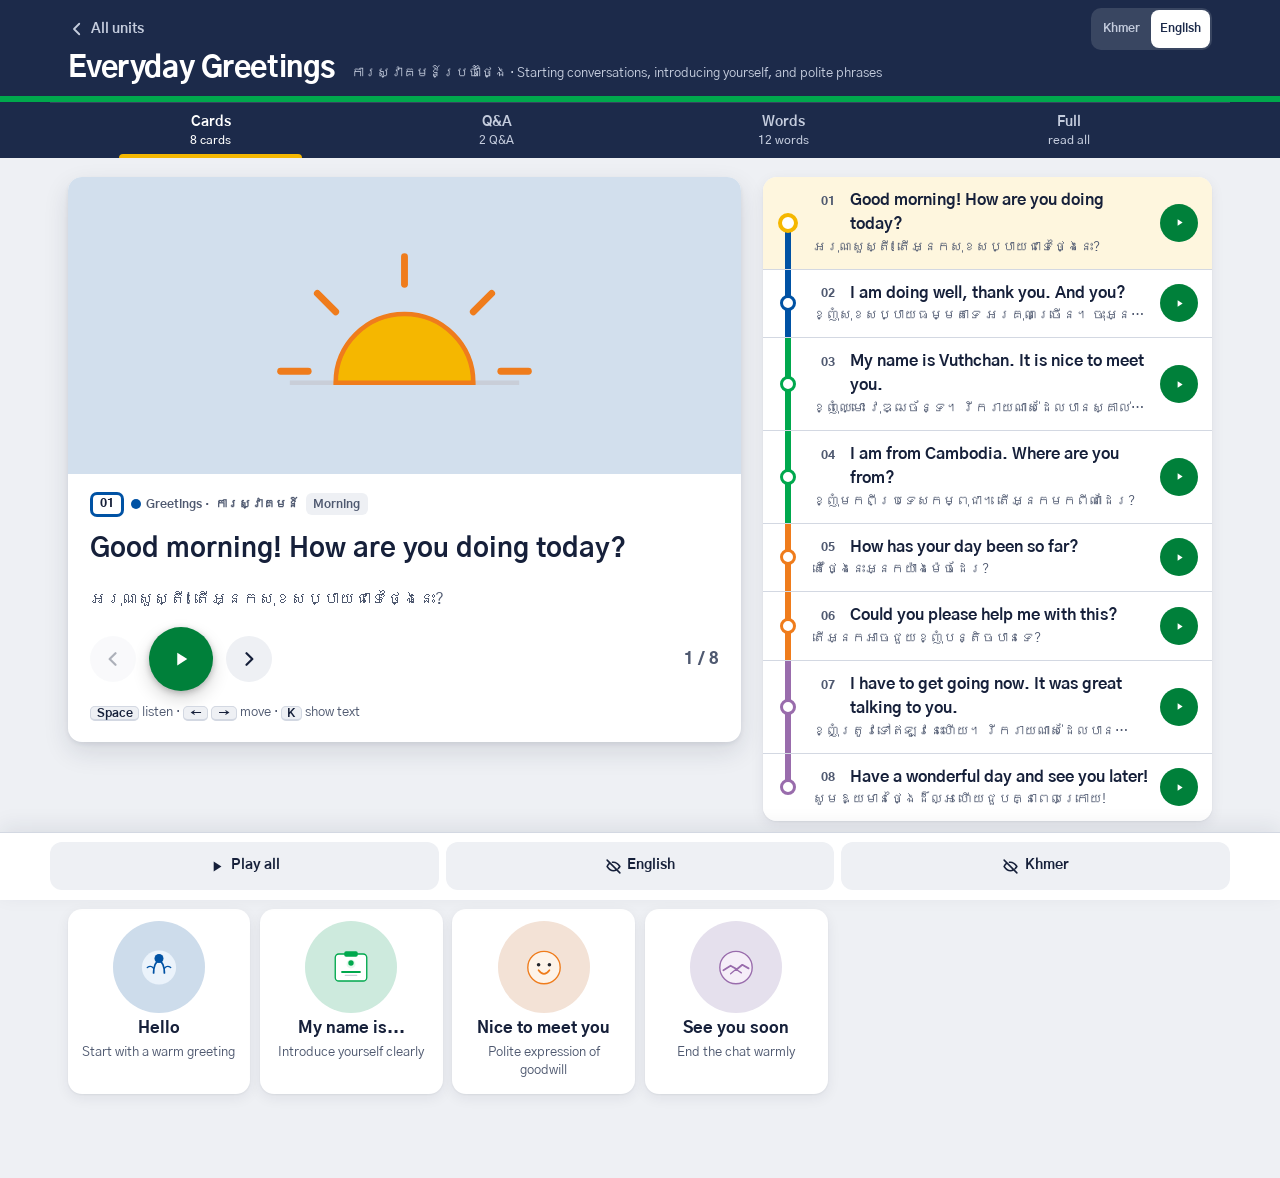
==== everyday-greetings/index.html @ 1cedc67e "My first studybook unit" ====
<!doctype html>
<html lang="en" data-ui="en">
<head>
<meta charset="utf-8">
<meta name="viewport" content="width=device-width, initial-scale=1, viewport-fit=cover">
<title>Everyday Greetings · ការស្វាគមន៍ប្រចាំថ្ងៃ · Studybook</title>
<meta name="description" content="Essential English lines for everyday conversations: meet and greet, introductions, polite questions and warm goodbyes. Includes native audio and Khmer meanings.">
<meta name="theme-color" content="#1C2A4A">
<meta property="og:type" content="website">
<meta property="og:site_name" content="Vuthchan&#x27;s English Studybook">
<meta property="og:title" content="Everyday Greetings · ការស្វាគមន៍ប្រចាំថ្ងៃ">
<meta property="og:description" content="Essential English lines for everyday conversations: meet and greet, introductions, polite questions and warm goodbyes. Includes native audio and Khmer meanings.">
<meta property="og:url" content="https://vuthchan334-sudo.github.io/studybook/everyday-greetings/">
<meta property="og:image" content="https://vuthchan334-sudo.github.io/studybook/og/everyday-greetings.png">
<meta property="og:image:width" content="1200">
<meta property="og:image:height" content="630">
<meta property="og:image:alt" content="Everyday Greetings · ការស្វាគមន៍ប្រចាំថ្ងៃ">
<meta name="twitter:card" content="summary_large_image">
<link rel="manifest" href="../manifest.webmanifest">
<link rel="icon" href="../icons/icon.svg" type="image/svg+xml">
<link rel="icon" href="../icons/favicon-32.png" sizes="32x32" type="image/png">
<link rel="apple-touch-icon" href="../icons/apple-touch-icon.png">
<link rel="apple-touch-icon" sizes="120x120" href="../icons/apple-touch-icon-120.png">
<link rel="apple-touch-icon" sizes="152x152" href="../icons/apple-touch-icon-152.png">
<link rel="apple-touch-icon" sizes="167x167" href="../icons/apple-touch-icon-167.png">
<link rel="apple-touch-icon" sizes="180x180" href="../icons/apple-touch-icon.png">
<meta name="apple-mobile-web-app-title" content="Studybook">
<meta name="apple-mobile-web-app-capable" content="yes">
<meta name="apple-mobile-web-app-status-bar-style" content="black-translucent">
<link rel="preconnect" href="https://fonts.googleapis.com">
<link rel="preconnect" href="https://fonts.gstatic.com" crossorigin>
<link rel="stylesheet" href="https://fonts.googleapis.com/css2?family=Gothic+A1:wght@400;500;700;800&display=swap">
<link rel="stylesheet" href="../assets/line.css?v=lyric2">
<link rel="stylesheet" href="../assets/unit.css?v=lyric2">
<script src="../assets/script.js?v=lyric2"></script>
</head>
<body data-unit="everyday-greetings">
<header class="usign">
  <div class="wrap">
    <div class="row"><a class="back" href="../"><svg viewBox="0 0 24 24" fill="none" stroke="currentColor" stroke-width="2.4" stroke-linecap="round" stroke-linejoin="round" aria-hidden="true"><path d="M15 5l-7 7 7 7"/></svg><span class="ui-ko">노선도 · All units</span><span class="ui-en">All units</span></a><div class="script" role="group" aria-label="Show text in"><button type="button" data-set="en" aria-pressed="false">Khmer</button><button type="button" data-set="ko" aria-pressed="true" lang="en">English</button></div></div>
    <div class="utitle"><h1><span class="mk">Everyday Greetings</span><span class="only-en">ការស្វាគមន៍ប្រចាំថ្ងៃ</span></h1><p><span class="not-en">ការស្វាគមន៍ប្រចាំថ្ងៃ · </span>Starting conversations, introducing yourself, and polite phrases</p></div>
  </div>
  <div class="stripe" aria-hidden="true"></div>
  <nav class="tabs wrap" role="tablist" aria-label="Unit parts">
    <button role="tab" data-tab="cards" aria-controls="p-cards"><span><span class="ui-ko">그림 카드</span><span class="ui-en">Cards</span></span><small>8 cards</small></button>
    <button role="tab" data-tab="qa" aria-controls="p-qa"><span><span class="ui-ko">예상 질문</span><span class="ui-en">Q&amp;A</span></span><small>2 Q&amp;A</small></button>
    <button role="tab" data-tab="voc" aria-controls="p-voc"><span><span class="ui-ko">단어</span><span class="ui-en">Words</span></span><small>12 words</small></button>
    <button role="tab" data-tab="full" aria-controls="p-full"><span><span class="ui-ko">전체</span><span class="ui-en">Full</span></span><small>read all</small></button>
  </nav>
</header>

<main class="wrap">
  <section class="panel" id="p-cards" role="tabpanel">
    <section class="eli" aria-label="The big picture"><h2>At a glance · មើលមួយភ្លែត</h2><p class="eli-why">Starting a conversation in English is simple: smile, greet warmly, state your name, and ask how the other person is doing.</p><ol><li style="--lc:#0052A4"><img src="img/x-wave.svg" alt="" loading="lazy"><b class="has-en" lang="en">Hello</b><span>Start with a warm greeting</span></li><li style="--lc:#00A84D"><img src="img/x-badge.svg" alt="" loading="lazy"><b class="has-en" lang="en">My name is...</b><span>Introduce yourself clearly</span></li><li style="--lc:#EF7C1C"><img src="img/x-smile.svg" alt="" loading="lazy"><b class="has-en" lang="en">Nice to meet you</b><span>Polite expression of goodwill</span></li><li style="--lc:#996CAC"><img src="img/x-handshake.svg" alt="" loading="lazy"><b class="has-en" lang="en">See you soon</b><span>End the chat warmly</span></li></ol></section>
    <section class="map" aria-label="Sections"><h2>Conversation Flow · របៀបសន្ទនា</h2><p class="note">A natural step-by-step flow: greet warmly, introduce yourself, chat politely, and say goodbye.</p><ol><li data-sec="meet" style="--lc:#0052A4"><button type="button"><span class="m-ko has-en" lang="en">Greetings</span><span class="m-en">ការស្វាគមន៍</span></button></li><li data-sec="intro" style="--lc:#00A84D"><button type="button"><span class="m-ko has-en" lang="en">Introductions</span><span class="m-en">ការណែនាំខ្លួន</span></button></li><li data-sec="chat" style="--lc:#EF7C1C"><button type="button"><span class="m-ko has-en" lang="en">Small Talk</span><span class="m-en">ការសន្ទនាទូទៅ</span></button></li><li data-sec="bye" style="--lc:#996CAC"><button type="button"><span class="m-ko has-en" lang="en">Goodbyes</span><span class="m-en">ការលាគ្នា</span></button></li></ol></section>
    
    <ol class="how"><li><b>1</b>Look at the picture</li><li><b>2</b>Recall the English in your head</li><li><b>3</b>Tap to check, then listen</li></ol>
    <div class="platform">
      <section class="stage" id="stage" aria-label="Now studying" aria-live="polite">
        <figure class="pic"><img src="img/c1-sun.svg" alt=""></figure>
        <div class="st-body">
          <div class="ctop"></div>
          <p class="ko st-ko has-en" lang="en" tabindex="0"></p>
          <span class="prog" aria-hidden="true"><i></i></span>
          <p class="en st-en"></p>
          <div class="st-ctl">
            <button class="st-nav" id="stPrev" type="button" aria-label="Previous card"><svg viewBox="0 0 24 24" fill="none" stroke="currentColor" stroke-width="2.6" stroke-linecap="round" stroke-linejoin="round" aria-hidden="true"><path d="M15 5l-7 7 7 7"/></svg></button>
            <button class="bigplay" id="stPlay" type="button" aria-label="Listen"><svg viewBox="0 0 24 24" aria-hidden="true"><path class="i-play" d="M8 5v14l11-7z" fill="currentColor"/><path class="i-stop" d="M7 6h3.5v12H7zM13.5 6H17v12h-3.5z" fill="currentColor"/></svg></button>
            <button class="st-nav" id="stNext" type="button" aria-label="Next card"><svg viewBox="0 0 24 24" fill="none" stroke="currentColor" stroke-width="2.6" stroke-linecap="round" stroke-linejoin="round" aria-hidden="true"><path d="M9 5l7 7-7 7"/></svg></button>
            <span class="st-count"></span>
          </div>
          <p class="keys"><kbd>Space</kbd> listen · <kbd>←</kbd> <kbd>→</kbd> move · <kbd>K</kbd> show text</p>
        </div>
      </section>
      <div class="cards" role="list" aria-label="All lines"><article class="card" id="c1" data-sec="meet" style="--lc:#0052A4"><figure class="pic flat"><img loading="lazy" src="img/c1-sun.svg" alt="A morning sun rising over the horizon"><button class="cplay" type="button" data-au="audio/c1.mp3" aria-label="Listen to card 1"><svg viewBox="0 0 24 24" aria-hidden="true"><path class="i-play" d="M8 5v14l11-7z" fill="currentColor"/><path class="i-stop" d="M7 6h3.5v12H7zM13.5 6H17v12h-3.5z" fill="currentColor"/></svg></button></figure><div class="cbody"><div class="ctop"><span class="num">01</span><span class="sec-chip"><span class="mk" lang="en">Greetings&nbsp;· </span>ការស្វាគមន៍</span><span class="hook" lang="en">Morning</span></div><p class="ko has-en" lang="en">Good morning! How are you doing today?</p><span class="prog" aria-hidden="true"><i></i></span><p class="en">អរុណសួស្តី! តើអ្នកសុខសប្បាយជាទេថ្ងៃនេះ?</p></div><button class="rplay" type="button" data-au="audio/c1.mp3" aria-label="Listen to card 1"><svg viewBox="0 0 24 24" aria-hidden="true"><path class="i-play" d="M8 5v14l11-7z" fill="currentColor"/><path class="i-stop" d="M7 6h3.5v12H7zM13.5 6H17v12h-3.5z" fill="currentColor"/></svg></button></article><article class="card" id="c2" data-sec="meet" style="--lc:#0052A4"><figure class="pic flat"><img loading="lazy" src="img/c2-smile.svg" alt="A cheerful smiling face"><button class="cplay" type="button" data-au="audio/c2.mp3" aria-label="Listen to card 2"><svg viewBox="0 0 24 24" aria-hidden="true"><path class="i-play" d="M8 5v14l11-7z" fill="currentColor"/><path class="i-stop" d="M7 6h3.5v12H7zM13.5 6H17v12h-3.5z" fill="currentColor"/></svg></button></figure><div class="cbody"><div class="ctop"><span class="num">02</span><span class="sec-chip"><span class="mk" lang="en">Greetings&nbsp;· </span>ការស្វាគមន៍</span><span class="hook" lang="en">Doing well</span></div><p class="ko has-en" lang="en">I am doing well, thank you. And you?</p><span class="prog" aria-hidden="true"><i></i></span><p class="en">ខ្ញុំសុខសប្បាយធម្មតាទេ អរគុណច្រើន។ ចុះអ្នកវិញ?</p></div><button class="rplay" type="button" data-au="audio/c2.mp3" aria-label="Listen to card 2"><svg viewBox="0 0 24 24" aria-hidden="true"><path class="i-play" d="M8 5v14l11-7z" fill="currentColor"/><path class="i-stop" d="M7 6h3.5v12H7zM13.5 6H17v12h-3.5z" fill="currentColor"/></svg></button></article><article class="card" id="c3" data-sec="intro" style="--lc:#00A84D"><figure class="pic flat"><img loading="lazy" src="img/c3-badge.svg" alt="An identification badge with a photo slot"><button class="cplay" type="button" data-au="audio/c3.mp3" aria-label="Listen to card 3"><svg viewBox="0 0 24 24" aria-hidden="true"><path class="i-play" d="M8 5v14l11-7z" fill="currentColor"/><path class="i-stop" d="M7 6h3.5v12H7zM13.5 6H17v12h-3.5z" fill="currentColor"/></svg></button></figure><div class="cbody"><div class="ctop"><span class="num">03</span><span class="sec-chip"><span class="mk" lang="en">Introductions&nbsp;· </span>ការណែនាំខ្លួន</span><span class="hook" lang="en">Name</span></div><p class="ko has-en" lang="en">My name is Vuthchan. It is nice to meet you.</p><span class="prog" aria-hidden="true"><i></i></span><p class="en">ខ្ញុំឈ្មោះ វុឌ្ឍច័ន្ទ។ រីករាយណាស់ដែលបានស្គាល់អ្នក។</p></div><button class="rplay" type="button" data-au="audio/c3.mp3" aria-label="Listen to card 3"><svg viewBox="0 0 24 24" aria-hidden="true"><path class="i-play" d="M8 5v14l11-7z" fill="currentColor"/><path class="i-stop" d="M7 6h3.5v12H7zM13.5 6H17v12h-3.5z" fill="currentColor"/></svg></button></article><article class="card" id="c4" data-sec="intro" style="--lc:#00A84D"><figure class="pic flat"><img loading="lazy" src="img/c4-pin.svg" alt="A location map pin mark"><button class="cplay" type="button" data-au="audio/c4.mp3" aria-label="Listen to card 4"><svg viewBox="0 0 24 24" aria-hidden="true"><path class="i-play" d="M8 5v14l11-7z" fill="currentColor"/><path class="i-stop" d="M7 6h3.5v12H7zM13.5 6H17v12h-3.5z" fill="currentColor"/></svg></button></figure><div class="cbody"><div class="ctop"><span class="num">04</span><span class="sec-chip"><span class="mk" lang="en">Introductions&nbsp;· </span>ការណែនាំខ្លួន</span><span class="hook" lang="en">From</span></div><p class="ko has-en" lang="en">I am from Cambodia. Where are you from?</p><span class="prog" aria-hidden="true"><i></i></span><p class="en">ខ្ញុំមកពីប្រទេសកម្ពុជា។ តើអ្នកមកពីណាដែរ?</p></div><button class="rplay" type="button" data-au="audio/c4.mp3" aria-label="Listen to card 4"><svg viewBox="0 0 24 24" aria-hidden="true"><path class="i-play" d="M8 5v14l11-7z" fill="currentColor"/><path class="i-stop" d="M7 6h3.5v12H7zM13.5 6H17v12h-3.5z" fill="currentColor"/></svg></button></article><article class="card" id="c5" data-sec="chat" style="--lc:#EF7C1C"><figure class="pic flat"><img loading="lazy" src="img/c5-cup.svg" alt="A warm coffee cup with steam"><button class="cplay" type="button" data-au="audio/c5.mp3" aria-label="Listen to card 5"><svg viewBox="0 0 24 24" aria-hidden="true"><path class="i-play" d="M8 5v14l11-7z" fill="currentColor"/><path class="i-stop" d="M7 6h3.5v12H7zM13.5 6H17v12h-3.5z" fill="currentColor"/></svg></button></figure><div class="cbody"><div class="ctop"><span class="num">05</span><span class="sec-chip"><span class="mk" lang="en">Small Talk&nbsp;· </span>ការសន្ទនាទូទៅ</span><span class="hook" lang="en">Day</span></div><p class="ko has-en" lang="en">How has your day been so far?</p><span class="prog" aria-hidden="true"><i></i></span><p class="en">តើថ្ងៃនេះអ្នកយ៉ាងម៉េចដែរ?</p></div><button class="rplay" type="button" data-au="audio/c5.mp3" aria-label="Listen to card 5"><svg viewBox="0 0 24 24" aria-hidden="true"><path class="i-play" d="M8 5v14l11-7z" fill="currentColor"/><path class="i-stop" d="M7 6h3.5v12H7zM13.5 6H17v12h-3.5z" fill="currentColor"/></svg></button></article><article class="card" id="c6" data-sec="chat" style="--lc:#EF7C1C"><figure class="pic flat"><img loading="lazy" src="img/c6-chat.svg" alt="Two chat message bubbles"><button class="cplay" type="button" data-au="audio/c6.mp3" aria-label="Listen to card 6"><svg viewBox="0 0 24 24" aria-hidden="true"><path class="i-play" d="M8 5v14l11-7z" fill="currentColor"/><path class="i-stop" d="M7 6h3.5v12H7zM13.5 6H17v12h-3.5z" fill="currentColor"/></svg></button></figure><div class="cbody"><div class="ctop"><span class="num">06</span><span class="sec-chip"><span class="mk" lang="en">Small Talk&nbsp;· </span>ការសន្ទនាទូទៅ</span><span class="hook" lang="en">Help</span></div><p class="ko has-en" lang="en">Could you please help me with this?</p><span class="prog" aria-hidden="true"><i></i></span><p class="en">តើអ្នកអាចជួយខ្ញុំបន្តិចបានទេ?</p></div><button class="rplay" type="button" data-au="audio/c6.mp3" aria-label="Listen to card 6"><svg viewBox="0 0 24 24" aria-hidden="true"><path class="i-play" d="M8 5v14l11-7z" fill="currentColor"/><path class="i-stop" d="M7 6h3.5v12H7zM13.5 6H17v12h-3.5z" fill="currentColor"/></svg></button></article><article class="card" id="c7" data-sec="bye" style="--lc:#996CAC"><figure class="pic flat"><img loading="lazy" src="img/c7-clock.svg" alt="A clock showing the time to go"><button class="cplay" type="button" data-au="audio/c7.mp3" aria-label="Listen to card 7"><svg viewBox="0 0 24 24" aria-hidden="true"><path class="i-play" d="M8 5v14l11-7z" fill="currentColor"/><path class="i-stop" d="M7 6h3.5v12H7zM13.5 6H17v12h-3.5z" fill="currentColor"/></svg></button></figure><div class="cbody"><div class="ctop"><span class="num">07</span><span class="sec-chip"><span class="mk" lang="en">Goodbyes&nbsp;· </span>ការលាគ្នា</span><span class="hook" lang="en">Leave</span></div><p class="ko has-en" lang="en">I have to get going now. It was great talking to you.</p><span class="prog" aria-hidden="true"><i></i></span><p class="en">ខ្ញុំត្រូវទៅឥឡូវនេះហើយ។ រីករាយណាស់ដែលបានជជែកជាមួយអ្នក។</p></div><button class="rplay" type="button" data-au="audio/c7.mp3" aria-label="Listen to card 7"><svg viewBox="0 0 24 24" aria-hidden="true"><path class="i-play" d="M8 5v14l11-7z" fill="currentColor"/><path class="i-stop" d="M7 6h3.5v12H7zM13.5 6H17v12h-3.5z" fill="currentColor"/></svg></button></article><article class="card" id="c8" data-sec="bye" style="--lc:#996CAC"><figure class="pic flat"><img loading="lazy" src="img/c8-wave.svg" alt="A friendly waving hand"><button class="cplay" type="button" data-au="audio/c8.mp3" aria-label="Listen to card 8"><svg viewBox="0 0 24 24" aria-hidden="true"><path class="i-play" d="M8 5v14l11-7z" fill="currentColor"/><path class="i-stop" d="M7 6h3.5v12H7zM13.5 6H17v12h-3.5z" fill="currentColor"/></svg></button></figure><div class="cbody"><div class="ctop"><span class="num">08</span><span class="sec-chip"><span class="mk" lang="en">Goodbyes&nbsp;· </span>ការលាគ្នា</span><span class="hook" lang="en">Later</span></div><p class="ko has-en" lang="en">Have a wonderful day and see you later!</p><span class="prog" aria-hidden="true"><i></i></span><p class="en">សូមឱ្យមានថ្ងៃដ៏ល្អ ហើយជួបគ្នាពេលក្រោយ!</p></div><button class="rplay" type="button" data-au="audio/c8.mp3" aria-label="Listen to card 8"><svg viewBox="0 0 24 24" aria-hidden="true"><path class="i-play" d="M8 5v14l11-7z" fill="currentColor"/><path class="i-stop" d="M7 6h3.5v12H7zM13.5 6H17v12h-3.5z" fill="currentColor"/></svg></button></article></div>
    </div>
    
  </section>
  <section class="panel" id="p-qa" role="tabpanel"><h2 class="qsec">Common Questions · សំណួរដែលតែងជួបញឹកញាប់</h2><article class="qa trap"><div class="qhead"><button class="q" type="button" aria-expanded="false" aria-controls="qa1"><span class="qm">Q</span><span class="qt"><span class="qko has-en" lang="en">How should I respond to &#x27;How are you?&#x27;</span><span class="qen">តើខ្ញុំគួរឆ្លើយតបយ៉ាងដូចម្តេចចំពោះសំណួរ &#x27;How are you?&#x27;</span></span><svg class="chev" viewBox="0 0 24 24" fill="none" stroke="currentColor" stroke-width="2.4" stroke-linecap="round" aria-hidden="true"><path d="M6 9l6 6 6-6"/></svg></button></div><div class="a" id="qa1"><p class="ako has-en" lang="en">A natural reply is &#x27;I am doing well, thank you! How about you?&#x27; rather than only saying &#x27;I am fine&#x27;.</p><p class="aen">ចម្លើយដែលពិរោះ និងធម្មជាតិគឺ &#x27;I am doing well, thank you! How about you?&#x27; ជាជាងឆ្លើយតែមួយម៉ាត់ &#x27;I am fine&#x27;។</p><p class="why">Asking &#x27;How about you?&#x27; returns the courtesy and keeps the conversation flowing smoothly.</p><button class="listen" type="button" data-au="audio/qa1.mp3"><svg viewBox="0 0 24 24" aria-hidden="true"><path d="M8 5v14l11-7z" fill="currentColor"/></svg><span><span class="ui-ko">듣기 · Listen</span><span class="ui-en">Listen</span></span></button></div></article><h2 class="qsec">Everyday Questions · សំណួរទូទៅ</h2><article class="qa"><div class="qhead"><button class="q" type="button" aria-expanded="false" aria-controls="qa2"><span class="qm">Q</span><span class="qt"><span class="qko has-en" lang="en">How do I tell someone what I do?</span><span class="qen">តើខ្ញុំគួរប្រាប់គេអំពីការងារ ឬការរៀនសូត្ររបស់ខ្ញុំយ៉ាងដូចម្តេច?</span></span><svg class="chev" viewBox="0 0 24 24" fill="none" stroke="currentColor" stroke-width="2.4" stroke-linecap="round" aria-hidden="true"><path d="M6 9l6 6 6-6"/></svg></button></div><div class="a" id="qa2"><p class="ako has-en" lang="en">You can say &#x27;I work in technology&#x27; or &#x27;I am learning English right now&#x27;.</p><p class="aen">អ្នកអាចនិយាយថា &#x27;I work in technology&#x27; ឬ &#x27;I am learning English right now&#x27;។</p><button class="listen" type="button" data-au="audio/qa2.mp3"><svg viewBox="0 0 24 24" aria-hidden="true"><path d="M8 5v14l11-7z" fill="currentColor"/></svg><span><span class="ui-ko">듣기 · Listen</span><span class="ui-en">Listen</span></span></button></div></article><h2 class="qsec">Survival Lines · ឃ្លាពេលស្តាប់មិនទាន់</h2><div class="surv"><span class="sko" lang="en"><span class="mk">Could you please speak a little slower?</span><span class="sen">តើអ្នកអាចជួយនិយាយយឺតៗបន្តិចបានទេ?</span></span><button class="listen mini" type="button" data-au="audio/s1.mp3" aria-label="Listen"><svg viewBox="0 0 24 24" aria-hidden="true"><path d="M8 5v14l11-7z" fill="currentColor"/></svg></button></div><div class="surv"><span class="sko" lang="en"><span class="mk">Sorry, could you repeat that again?</span><span class="sen">សុំទោស តើអ្នកអាចជួយនិយាយម្តងទៀតបានទេ?</span></span><button class="listen mini" type="button" data-au="audio/s2.mp3" aria-label="Listen"><svg viewBox="0 0 24 24" aria-hidden="true"><path d="M8 5v14l11-7z" fill="currentColor"/></svg></button></div></section>
  <section class="panel" id="p-voc" role="tabpanel">
    <p class="note">Tap a word's play button to hear it. Hide one side, then recall it before you tap to check.</p>
    <h2 class="vgrp" style="--lc:#0052A4">Greetings · ការស្វាគមន៍</h2><ul class="vlist"><li class="voc"><button class="listen mini" type="button" data-au="audio/v01.mp3" aria-label="Listen"><svg viewBox="0 0 24 24" aria-hidden="true"><path d="M8 5v14l11-7z" fill="currentColor"/></svg></button><span class="vko has-en" lang="en">Hello</span><span class="ven">សួស្តី</span></li><li class="voc"><button class="listen mini" type="button" data-au="audio/v02.mp3" aria-label="Listen"><svg viewBox="0 0 24 24" aria-hidden="true"><path d="M8 5v14l11-7z" fill="currentColor"/></svg></button><span class="vko has-en" lang="en">Good morning</span><span class="ven">អរុណសួស្តី</span></li><li class="voc"><button class="listen mini" type="button" data-au="audio/v03.mp3" aria-label="Listen"><svg viewBox="0 0 24 24" aria-hidden="true"><path d="M8 5v14l11-7z" fill="currentColor"/></svg></button><span class="vko has-en" lang="en">Good afternoon</span><span class="ven">ទិវាសួស្តី (ពេលរសៀល)</span></li><li class="voc"><button class="listen mini" type="button" data-au="audio/v04.mp3" aria-label="Listen"><svg viewBox="0 0 24 24" aria-hidden="true"><path d="M8 5v14l11-7z" fill="currentColor"/></svg></button><span class="vko has-en" lang="en">Nice to meet you</span><span class="ven">រីករាយដែលបានស្គាល់</span></li></ul><h2 class="vgrp" style="--lc:#00A84D">Everyday Phrases · ឃ្លាប្រចាំថ្ងៃ</h2><ul class="vlist"><li class="voc"><button class="listen mini" type="button" data-au="audio/v05.mp3" aria-label="Listen"><svg viewBox="0 0 24 24" aria-hidden="true"><path d="M8 5v14l11-7z" fill="currentColor"/></svg></button><span class="vko has-en" lang="en">Thank you</span><span class="ven">អរគុណ</span></li><li class="voc"><button class="listen mini" type="button" data-au="audio/v06.mp3" aria-label="Listen"><svg viewBox="0 0 24 24" aria-hidden="true"><path d="M8 5v14l11-7z" fill="currentColor"/></svg></button><span class="vko has-en" lang="en">You are welcome</span><span class="ven">មិនអីទេ / ដោយក្តីរីករាយ</span></li><li class="voc"><button class="listen mini" type="button" data-au="audio/v07.mp3" aria-label="Listen"><svg viewBox="0 0 24 24" aria-hidden="true"><path d="M8 5v14l11-7z" fill="currentColor"/></svg></button><span class="vko has-en" lang="en">Excuse me</span><span class="ven">សុំទោស / សុំការអនុញ្ញាត</span></li><li class="voc"><button class="listen mini" type="button" data-au="audio/v08.mp3" aria-label="Listen"><svg viewBox="0 0 24 24" aria-hidden="true"><path d="M8 5v14l11-7z" fill="currentColor"/></svg></button><span class="vko has-en" lang="en">Please</span><span class="ven">សូម / មេត្តា</span></li></ul><h2 class="vgrp" style="--lc:#996CAC">Parting Words · ពាក្យលាគ្នា</h2><ul class="vlist"><li class="voc"><button class="listen mini" type="button" data-au="audio/v09.mp3" aria-label="Listen"><svg viewBox="0 0 24 24" aria-hidden="true"><path d="M8 5v14l11-7z" fill="currentColor"/></svg></button><span class="vko has-en" lang="en">Goodbye</span><span class="ven">លាហើយ</span></li><li class="voc"><button class="listen mini" type="button" data-au="audio/v10.mp3" aria-label="Listen"><svg viewBox="0 0 24 24" aria-hidden="true"><path d="M8 5v14l11-7z" fill="currentColor"/></svg></button><span class="vko has-en" lang="en">See you soon</span><span class="ven">ជួបគ្នាឆាប់ៗ</span></li><li class="voc"><button class="listen mini" type="button" data-au="audio/v11.mp3" aria-label="Listen"><svg viewBox="0 0 24 24" aria-hidden="true"><path d="M8 5v14l11-7z" fill="currentColor"/></svg></button><span class="vko has-en" lang="en">Take care</span><span class="ven">ថែរក្សាខ្លួន</span></li><li class="voc"><button class="listen mini" type="button" data-au="audio/v12.mp3" aria-label="Listen"><svg viewBox="0 0 24 24" aria-hidden="true"><path d="M8 5v14l11-7z" fill="currentColor"/></svg></button><span class="vko has-en" lang="en">Have a nice day</span><span class="ven">សូមឱ្យមានថ្ងៃល្អ</span></li></ul>
  </section>
  <section class="panel full" id="p-full" role="tabpanel"><h2>대본 · The text</h2><h3>Greetings · ការស្វាគមន៍</h3><p class="fko has-en" lang="en">Good morning! How are you doing today? I am doing well, thank you. And you?</p><p class="fen">អរុណសួស្តី! តើអ្នកសុខសប្បាយជាទេថ្ងៃនេះ? ខ្ញុំសុខសប្បាយធម្មតាទេ អរគុណច្រើន។ ចុះអ្នកវិញ?</p><h3>Introductions · ការណែនាំខ្លួន</h3><p class="fko has-en" lang="en">My name is Vuthchan. It is nice to meet you. I am from Cambodia. Where are you from?</p><p class="fen">ខ្ញុំឈ្មោះ វុឌ្ឍច័ន្ទ។ រីករាយណាស់ដែលបានស្គាល់អ្នក។ ខ្ញុំមកពីប្រទេសកម្ពុជា។ តើអ្នកមកពីណាដែរ?</p><h3>Small Talk · ការសន្ទនាទូទៅ</h3><p class="fko has-en" lang="en">How has your day been so far? Could you please help me with this?</p><p class="fen">តើថ្ងៃនេះអ្នកយ៉ាងម៉េចដែរ? តើអ្នកអាចជួយខ្ញុំបន្តិចបានទេ?</p><h3>Goodbyes · ការលាគ្នា</h3><p class="fko has-en" lang="en">I have to get going now. It was great talking to you. Have a wonderful day and see you later!</p><p class="fen">ខ្ញុំត្រូវទៅឥឡូវនេះហើយ។ រីករាយណាស់ដែលបានជជែកជាមួយអ្នក។ សូមឱ្យមានថ្ងៃដ៏ល្អ ហើយជួបគ្នាពេលក្រោយ!</p><h2>예상 질문 · Q&amp;A</h2><h3>Common Questions · សំណួរដែលតែងជួបញឹកញាប់</h3><div class="fqa"><p class="fq has-en" lang="en">Q. How should I respond to &#x27;How are you?&#x27;</p><p class="fsub">Q. តើខ្ញុំគួរឆ្លើយតបយ៉ាងដូចម្តេចចំពោះសំណួរ &#x27;How are you?&#x27;</p><p class="fa has-en" lang="en">A. A natural reply is &#x27;I am doing well, thank you! How about you?&#x27; rather than only saying &#x27;I am fine&#x27;.</p><p class="fsub">A. ចម្លើយដែលពិរោះ និងធម្មជាតិគឺ &#x27;I am doing well, thank you! How about you?&#x27; ជាជាងឆ្លើយតែមួយម៉ាត់ &#x27;I am fine&#x27;។</p></div><h3>Everyday Questions · សំណួរទូទៅ</h3><div class="fqa"><p class="fq has-en" lang="en">Q. How do I tell someone what I do?</p><p class="fsub">Q. តើខ្ញុំគួរប្រាប់គេអំពីការងារ ឬការរៀនសូត្ររបស់ខ្ញុំយ៉ាងដូចម្តេច?</p><p class="fa has-en" lang="en">A. You can say &#x27;I work in technology&#x27; or &#x27;I am learning English right now&#x27;.</p><p class="fsub">A. អ្នកអាចនិយាយថា &#x27;I work in technology&#x27; ឬ &#x27;I am learning English right now&#x27;។</p></div><h3>Survival Lines · ឃ្លាពេលស្តាប់មិនទាន់</h3><div class="fqa"><p class="fa has-en" lang="en">Could you please speak a little slower?</p><p class="fsub">តើអ្នកអាចជួយនិយាយយឺតៗបន្តិចបានទេ?</p></div><div class="fqa"><p class="fa has-en" lang="en">Sorry, could you repeat that again?</p><p class="fsub">សុំទោស តើអ្នកអាចជួយនិយាយម្តងទៀតបានទេ?</p></div><h2>단어 · Vocabulary (12)</h2><h3>Greetings · ការស្វាគមន៍</h3><div class="fvoc"><div class="fv"><b class="has-en" lang="en">Hello</b><span>សួស្តី</span></div><div class="fv"><b class="has-en" lang="en">Good morning</b><span>អរុណសួស្តី</span></div><div class="fv"><b class="has-en" lang="en">Good afternoon</b><span>ទិវាសួស្តី (ពេលរសៀល)</span></div><div class="fv"><b class="has-en" lang="en">Nice to meet you</b><span>រីករាយដែលបានស្គាល់</span></div></div><h3>Everyday Phrases · ឃ្លាប្រចាំថ្ងៃ</h3><div class="fvoc"><div class="fv"><b class="has-en" lang="en">Thank you</b><span>អរគុណ</span></div><div class="fv"><b class="has-en" lang="en">You are welcome</b><span>មិនអីទេ / ដោយក្តីរីករាយ</span></div><div class="fv"><b class="has-en" lang="en">Excuse me</b><span>សុំទោស / សុំការអនុញ្ញាត</span></div><div class="fv"><b class="has-en" lang="en">Please</b><span>សូម / មេត្តា</span></div></div><h3>Parting Words · ពាក្យលាគ្នា</h3><div class="fvoc"><div class="fv"><b class="has-en" lang="en">Goodbye</b><span>លាហើយ</span></div><div class="fv"><b class="has-en" lang="en">See you soon</b><span>ជួបគ្នាឆាប់ៗ</span></div><div class="fv"><b class="has-en" lang="en">Take care</b><span>ថែរក្សាខ្លួន</span></div><div class="fv"><b class="has-en" lang="en">Have a nice day</b><span>សូមឱ្យមានថ្ងៃល្អ</span></div></div></section>
</main>

<div class="dock">
  <div class="acts" id="a-cards">
    <button class="btn primary" id="openFocus" type="button"><svg viewBox="0 0 24 24" fill="none" stroke="currentColor" stroke-width="2.2" stroke-linecap="round" stroke-linejoin="round" aria-hidden="true"><path d="M4 9V5h4M20 9V5h-4M4 15v4h4M20 15v4h-4"/></svg><span class="ui-ko">집중</span><span class="ui-en">Focus</span></button>
    <button class="btn" id="playAll" type="button" aria-pressed="false"><svg viewBox="0 0 24 24" aria-hidden="true"><path d="M8 5v14l11-7z" fill="currentColor"/></svg><span><span class="ui-ko">전체 듣기</span><span class="ui-en">Play all</span></span></button>
    <button class="btn" type="button" data-toggle="hide-ko" aria-pressed="false" aria-label="Hide English"><svg viewBox="0 0 24 24" fill="none" stroke="currentColor" stroke-width="2.2" stroke-linecap="round" stroke-linejoin="round" aria-hidden="true"><path d="M3 3l18 18M10.6 6.1A9.8 9.8 0 0 1 12 6c5 0 9 6 9 6a17 17 0 0 1-2.6 3.2M6.3 7.6C4.2 9.2 3 12 3 12s4 6 9 6c1.4 0 2.7-.4 3.8-1"/></svg>English</button>
    <button class="btn" type="button" data-toggle="hide-en" aria-pressed="false" aria-label="Hide Khmer"><svg viewBox="0 0 24 24" fill="none" stroke="currentColor" stroke-width="2.2" stroke-linecap="round" stroke-linejoin="round" aria-hidden="true"><path d="M3 3l18 18M10.6 6.1A9.8 9.8 0 0 1 12 6c5 0 9 6 9 6a17 17 0 0 1-2.6 3.2M6.3 7.6C4.2 9.2 3 12 3 12s4 6 9 6c1.4 0 2.7-.4 3.8-1"/></svg>Khmer</button>
  </div>
  <div class="acts" id="a-qa" hidden>
    <button class="btn" type="button" data-toggle="reveal-all" aria-pressed="false"><span class="ui-ko">답 모두 보기 · Show all answers</span><span class="ui-en">Show all answers</span></button>
  </div>
  <div class="acts" id="a-voc" hidden>
    <button class="btn" type="button" data-toggle="hide-vko" aria-pressed="false"><svg viewBox="0 0 24 24" fill="none" stroke="currentColor" stroke-width="2.2" stroke-linecap="round" stroke-linejoin="round" aria-hidden="true"><path d="M3 3l18 18M10.6 6.1A9.8 9.8 0 0 1 12 6c5 0 9 6 9 6a17 17 0 0 1-2.6 3.2M6.3 7.6C4.2 9.2 3 12 3 12s4 6 9 6c1.4 0 2.7-.4 3.8-1"/></svg>Hide English</button>
    <button class="btn" type="button" data-toggle="hide-ven" aria-pressed="false"><svg viewBox="0 0 24 24" fill="none" stroke="currentColor" stroke-width="2.2" stroke-linecap="round" stroke-linejoin="round" aria-hidden="true"><path d="M3 3l18 18M10.6 6.1A9.8 9.8 0 0 1 12 6c5 0 9 6 9 6a17 17 0 0 1-2.6 3.2M6.3 7.6C4.2 9.2 3 12 3 12s4 6 9 6c1.4 0 2.7-.4 3.8-1"/></svg>Hide Khmer</button>
  </div>
  <div class="acts" id="a-full" hidden>
    <button class="btn" type="button" data-toggle="hide-fen" aria-pressed="false"><svg viewBox="0 0 24 24" fill="none" stroke="currentColor" stroke-width="2.2" stroke-linecap="round" stroke-linejoin="round" aria-hidden="true"><path d="M3 3l18 18M10.6 6.1A9.8 9.8 0 0 1 12 6c5 0 9 6 9 6a17 17 0 0 1-2.6 3.2M6.3 7.6C4.2 9.2 3 12 3 12s4 6 9 6c1.4 0 2.7-.4 3.8-1"/></svg>Hide Khmer</button>
    <button class="btn" id="printFull" type="button"><svg viewBox="0 0 24 24" fill="none" stroke="currentColor" stroke-width="2.2" stroke-linecap="round" stroke-linejoin="round" aria-hidden="true"><path d="M7 9V3h10v6M7 17H4v-7h16v7h-3M7 14h10v7H7z"/></svg>Print / PDF</button>
  </div>
</div>

<section class="focus" id="focus" role="dialog" aria-modal="true" aria-label="Focus mode, one card at a time" hidden>
  <div class="f-top">
    <button class="f-close" type="button" aria-label="Close focus mode"><svg viewBox="0 0 24 24" fill="none" stroke="currentColor" stroke-width="2.6" stroke-linecap="round" aria-hidden="true"><path d="M6 6l12 12M18 6L6 18"/></svg></button>
    <span class="f-count">1 / 8</span><div class="script" role="group" aria-label="Show text in"><button type="button" data-set="en" aria-pressed="false">Khmer</button><button type="button" data-set="ko" aria-pressed="true" lang="en">English</button></div>
    <div class="f-track" aria-hidden="true"><span class="f-dot"></span></div>
  </div>
  <div class="f-stage">
    <div class="f-card">
      <figure class="pic"><img src="img/c1-sun.svg" alt=""></figure>
      <div class="cbody">
        <div class="ctop"></div>
        <p class="ko hidden has-en" lang="en"></p>
        <p class="f-hint">Say it in your head first, then tap the box to check.</p>
        <p class="en"></p>
      </div>
    </div>
  </div>
  <div class="f-nav">
    <button class="btn" id="fPrev" type="button"><span class="ui-ko">이전 · Back</span><span class="ui-en">Back</span></button>
    <button class="btn primary" id="fListen" type="button"><svg viewBox="0 0 24 24" aria-hidden="true"><path d="M8 5v14l11-7z" fill="currentColor"/></svg><span class="ui-ko">듣기 · Listen</span><span class="ui-en">Listen</span></button>
    <button class="btn" id="fNext" type="button"><span><span class="ui-ko">다음 · Next</span><span class="ui-en">Next</span></span></button>
  </div>
</section>

<script src="../assets/unit.js?v=lyric2" defer></script>
</body>
</html>
---- assets/line.css ----
/* Studybook: shared tokens and base. World: Seoul Metro wayfinding (see PRODUCT.md, DESIGN.md). */
:root{
  --f:'Gothic A1',system-ui,-apple-system,'Apple SD Gothic Neo','Malgun Gothic',sans-serif;
  --ground:#EEF0F4;      /* platform grey */
  --surface:#FFFFFF;
  --ink:#16203A;
  --ink-2:#4F5970;
  --ink-3:#8A93A6;
  --rule:#D3D8E2;
  --sign:#1C2A4A;        /* navy enamel sign */
  --on-sign:#FFFFFF;
  --on-sign-2:#C4CCDD;
  --line:#00A84D;        /* Line 2 green, the stripe */
  --line-ink:#00803A;    /* green that carries white text */
  --here:#F5B700;        /* you are here */
  --notice:#D7372B;      /* NEW, alerts (fill, white text) */
  --notice-ink:#C02D22;  /* red used as text */
  --r:14px;
  --shadow:0 1px 2px rgba(22,32,58,.06),0 4px 14px rgba(22,32,58,.07);
  --shadow-up:0 2px 4px rgba(22,32,58,.08),0 10px 26px rgba(22,32,58,.12);
  --ease:cubic-bezier(.2,.7,.2,1);
  --ease-out:cubic-bezier(.16,1,.3,1);
  color-scheme:light;
}
@media (prefers-color-scheme:dark){:root{
  --ground:#0E1322;
  --surface:#18203A;
  --ink:#EEF1F8;
  --ink-2:#AAB3C7;
  --ink-3:#6F7890;
  --rule:#2C3654;
  --sign:#0A0F1D;
  --on-sign:#FFFFFF;
  --on-sign-2:#AAB3C7;
  --line:#16B95E;
  --line-ink:#00803A;
  --here:#FFC629;
  --notice:#D7372B;
  --notice-ink:#FF8F85;
  --shadow:0 1px 2px rgba(0,0,0,.35),0 6px 18px rgba(0,0,0,.3);
  --shadow-up:0 2px 4px rgba(0,0,0,.4),0 12px 28px rgba(0,0,0,.4);
  color-scheme:dark;
}}
*{box-sizing:border-box}
html{-webkit-text-size-adjust:100%;text-size-adjust:100%}
html,body{margin:0}
body{background:var(--ground);color:var(--ink);font-family:var(--f);line-height:1.5;-webkit-font-smoothing:antialiased;
  -webkit-tap-highlight-color:transparent;min-height:100vh}
.wrap{width:100%;max-width:640px;margin:0 auto;padding-left:max(1.1rem,env(safe-area-inset-left));padding-right:max(1.1rem,env(safe-area-inset-right))}
.stripe{height:8px;background:var(--line)}
::selection{background:var(--here);color:#16203A}
:focus-visible{outline:3px solid var(--here);outline-offset:3px;border-radius:6px}
a{color:inherit}
@media (prefers-reduced-motion:reduce){*{transition:none!important;animation:none!important;scroll-behavior:auto!important}}

/* ---------- text switch: English, Korean, Lyric (set on <html data-script> by assets/script.js) ---------- */
.t-ro,.ui-en,.only-en,.only-ro{display:none}
html[data-script="ro"] .t-ko,html[data-script="en"] .t-ko,
html[data-script="ro"] .ui-ko,html[data-script="en"] .ui-ko{display:none}
html[data-script="ro"] .t-ro,html[data-script="en"] .t-ro,
html[data-script="ro"] .ui-en,html[data-script="en"] .ui-en,
html[data-script="en"] .only-en{display:inline}
html[data-script="ro"] p.only-ro{display:block}
html[data-script="en"] .not-en,html[data-script="en"] .mk,html[data-script="en"] .hook,
html[data-script="en"] .has-en,html[data-script="en"] .not-ko-end,html[data-script="en"] .f-hint,
html[data-script="en"] [data-toggle="hide-ko"],html[data-script="en"] [data-toggle="hide-vko"]{display:none!important}
.t-ro{word-break:normal;overflow-wrap:anywhere}
.script{display:inline-flex;flex:none;gap:2px;padding:2px;background:rgba(255,255,255,.13);border-radius:10px}
.script button{appearance:none;border:0;background:none;color:var(--on-sign-2);font:700 .78rem/1 var(--f);min-height:38px;
  padding:0 .58rem;border-radius:8px;cursor:pointer}
.script button:hover{color:var(--on-sign)}
.script button[aria-pressed="true"]{background:var(--on-sign);color:#1C2A4A}
.script button:focus-visible{outline:3px solid var(--here);outline-offset:1px}
@media print{.script{display:none!important}}
/* any study language other than Korean: controls always in English, no Lyric (render_unit.py sets data-ui) */
html[data-ui="en"] .ui-ko{display:none!important}
html[data-ui="en"] .ui-en{display:inline!important}
html[data-ui="en"] .only-ro{display:none!important}
---- assets/unit.css ----
/* Studybook unit page. Inherits tokens from line.css. One unit = one station; its sections are
   transfer lines, each with its own Seoul line colour (set per element as --lc). */

body{padding-bottom:calc(84px + env(safe-area-inset-bottom))}

/* ---------- sign band (sticky, carries the tabs) ---------- */
.usign{position:sticky;top:0;z-index:40;background:var(--sign);color:var(--on-sign);padding-top:env(safe-area-inset-top)}
.usign .row{display:flex;align-items:center;justify-content:space-between;gap:.8rem;padding-top:.7rem}
.back{display:inline-flex;align-items:center;gap:.35rem;color:var(--on-sign-2);text-decoration:none;font-weight:700;font-size:.86rem;
  min-height:40px;padding-right:.4rem}
.back svg{width:18px;height:18px}
.back:hover{color:var(--on-sign)}
.utitle{padding:.2rem 0 .75rem}
.utitle h1{margin:0;font-size:clamp(1.35rem,5.6vw,1.8rem);font-weight:800;letter-spacing:-.015em;line-height:1.2;word-break:keep-all}
.utitle p{margin:.2rem 0 0;font-size:.84rem;color:var(--on-sign-2)}
.tabs{display:grid;grid-template-columns:repeat(4,1fr);gap:0;border-top:1px solid rgba(255,255,255,.12)}
.tabs button{appearance:none;background:none;border:0;color:var(--on-sign-2);font:700 .9rem/1.2 var(--f);padding:.7rem .2rem .65rem;
  cursor:pointer;position:relative;min-height:48px;display:flex;flex-direction:column;align-items:center;gap:.1rem}
.tabs button small{font-weight:500;font-size:.76rem}
.tabs button[aria-selected="true"]{color:var(--on-sign)}
.tabs button[aria-selected="true"]::after{content:"";position:absolute;left:18%;right:18%;bottom:0;height:4px;border-radius:4px 4px 0 0;background:var(--here)}
.usign .stripe{height:6px}

.panel{display:none;padding-top:1.2rem}
.panel.on{display:block}
.note{color:var(--ink-2);font-size:.88rem;margin:0 0 1rem;line-height:1.55}

/* ---------- the unit's line map (spine) ---------- */
.map{background:var(--surface);border-radius:var(--r);box-shadow:var(--shadow);padding:1rem 1rem 1.05rem;margin:0 0 1rem}
.map h2{margin:0 0 .15rem;font-size:1rem;font-weight:800}
.map .note{margin:0 0 .9rem;font-size:.84rem}
.map ol{list-style:none;margin:0;padding:0;display:grid;grid-auto-flow:column;grid-auto-columns:1fr;position:relative}
.map li{position:relative;text-align:center;padding-top:26px;min-width:0}
.map li::before{content:"";position:absolute;top:8px;left:0;right:0;height:6px;background:var(--lc)}
.map li:first-child::before{left:50%;border-radius:3px 0 0 3px}
.map li:last-child::before{right:50%;border-radius:0 3px 3px 0}
.map li::after{content:"";position:absolute;top:2px;left:50%;width:10px;height:10px;margin-left:-8px;border-radius:50%;background:var(--surface);border:3px solid var(--lc)}
.map li.on::after{border-color:var(--here);border-width:4px;width:10px;height:10px;margin-left:-9px;top:1px}
.map li button{appearance:none;background:none;border:0;padding:.15rem .1rem;cursor:pointer;color:inherit;font-family:var(--f);display:block;width:100%}
.map .m-ko{display:block;font-weight:800;font-size:.95rem;word-break:keep-all;line-height:1.25}
.map .m-en{display:block;font-size:.76rem;color:var(--ink-2);margin-top:.1rem;line-height:1.25}
html[data-script="ro"] .map ol{grid-auto-columns:minmax(min-content,1fr);overflow-x:auto;scrollbar-width:thin}
html[data-script="ro"] .map li{min-width:auto}
html[data-script="ro"] .map li button{padding:.15rem .35rem}
html[data-script="ro"] .map .m-ko .t-ro{font-size:.84rem;overflow-wrap:normal}
.map .foot{display:flex;align-items:center;gap:.7rem;margin-top:.9rem;padding-top:.8rem;border-top:1px solid var(--rule);font-size:.84rem;color:var(--ink-2)}

.how{display:flex;flex-wrap:wrap;gap:.4rem 1.1rem;margin:0 0 1.1rem;padding:0;list-style:none;font-size:.84rem;color:var(--ink-2)}
.how li{display:flex;align-items:center;gap:.4rem}
.how b{display:inline-grid;place-items:center;width:1.3rem;height:1.3rem;border-radius:50%;background:var(--ink);color:var(--surface);font-size:.7rem}

/* ---------- picture cards ---------- */
.cards{display:flex;flex-direction:column;gap:1rem}
.card,.qa,.surv,.voc,.map,.eli li{color:var(--ink)}
.card{background:var(--surface);border-radius:var(--r);box-shadow:var(--shadow);overflow:hidden;scroll-margin-top:220px;
  transition:box-shadow .25s var(--ease)}
.card.now{box-shadow:0 0 0 3px var(--here),var(--shadow-up)}
.pic{margin:0;background:var(--ground);aspect-ratio:16/10}
.pic img{display:block;width:100%;height:100%;object-fit:cover}
.pic.flat{background:color-mix(in srgb,var(--lc) 14%,#F4F6F9)}
.pic.flat img{object-fit:contain;padding:6% 10%}
.cbody{padding:.9rem 1rem 1rem}
.ctop{display:flex;align-items:center;gap:.45rem;flex-wrap:wrap}
.num{display:inline-grid;place-items:center;min-width:2.1rem;height:1.6rem;padding:0 .35rem;border-radius:7px;background:var(--surface);
  box-shadow:inset 0 0 0 3px var(--lc);color:var(--ink);font-weight:800;font-size:.78rem;font-variant-numeric:tabular-nums}
.sec-chip{display:inline-flex;align-items:center;gap:.35rem;font-size:.76rem;font-weight:700;color:var(--ink-2)}
.sec-chip::before{content:"";width:10px;height:10px;border-radius:50%;background:var(--lc)}
.hook{font-size:.76rem;font-weight:700;color:var(--ink-2);background:var(--ground);border-radius:6px;padding:.12rem .45rem}
.ko{margin:.55rem 0 0;font-size:clamp(1.18rem,4.6vw,1.45rem);font-weight:700;line-height:1.6;word-break:keep-all;color:var(--ink)}
.en{margin:.25rem 0 0;font-size:.9rem;color:var(--ink-2);line-height:1.5}
.listen{margin-top:.75rem;display:inline-flex;align-items:center;gap:.45rem;font:800 .86rem var(--f);color:#fff;background:var(--line-ink);
  border:0;border-radius:10px;padding:0 1rem;min-height:42px;cursor:pointer}
.listen svg{width:16px;height:16px}
.listen.playing{background:var(--sign)}
.listen.mini{min-height:36px;min-width:36px;padding:0;justify-content:center;border-radius:50%;margin:0;flex:none}
.listen.mini svg{width:14px;height:14px}

body.hide-ko .ko:not(.shown){color:transparent;background:var(--ground);border-radius:8px;cursor:pointer;user-select:none;
  background-image:repeating-linear-gradient(-45deg,transparent 0 8px,color-mix(in srgb,var(--ink-3) 18%,transparent) 8px 10px)}
body.hide-en .en{visibility:hidden}

/* ---------- Q&A ---------- */
.qsec{margin:1.6rem 0 .3rem;font-size:1.05rem;font-weight:800;display:flex;align-items:baseline;gap:.5rem;flex-wrap:wrap}
.qsec:first-child{margin-top:0}
.qsec small{font-size:.78rem;color:var(--ink-2);font-weight:500}
.qgrp{margin:1.1rem 0 .5rem;font-size:.86rem;font-weight:800;color:var(--ink-2)}
.qa{background:var(--surface);border-radius:12px;box-shadow:var(--shadow);margin:0 0 .6rem}
.qhead{display:flex;align-items:flex-start;gap:.5rem;padding-right:.7rem}
.q{flex:1;min-width:0;appearance:none;background:none;border:0;text-align:left;cursor:pointer;color:inherit;font-family:var(--f);
  display:flex;gap:.7rem;padding:.9rem .4rem .9rem 1rem;min-height:56px}
.qm{flex:none;display:grid;place-items:center;width:1.6rem;height:1.6rem;border-radius:50%;background:var(--ink);color:var(--surface);font-weight:800;font-size:.78rem;margin-top:.1rem}
.qa.trap .qm{background:var(--notice);color:#fff}
.qt{display:flex;flex-direction:column;gap:.15rem;min-width:0}
.qko{font-weight:800;font-size:1.04rem;line-height:1.45;word-break:keep-all}
.qen{font-size:.82rem;color:var(--ink-2)}
.qhead .listen.mini{margin-top:.75rem}
.qa .a{display:none;padding:.15rem 1rem 1rem 3.3rem}
.qa.open .a,body.reveal-all .qa .a{display:block}
.qa .chev{flex:none;width:18px;height:18px;margin-top:.35rem;color:var(--ink-3);transition:transform .2s var(--ease)}
.qa.open .chev{transform:rotate(180deg)}
.ako{margin:0;font-weight:700;font-size:1.02rem;line-height:1.65;word-break:keep-all}
.aen{margin:.2rem 0 0;font-size:.86rem;color:var(--ink-2)}
.why{margin:.5rem 0 0;font-size:.84rem;color:var(--notice-ink);line-height:1.5}
.check{display:inline-block;margin-left:.4rem;font-size:.76rem;font-weight:800;color:var(--notice-ink);border:1.5px solid var(--notice-ink);border-radius:6px;padding:0 .3rem;vertical-align:.15em}
.trap-tag{font-size:.7rem;font-weight:800;color:#fff;background:var(--notice);border-radius:6px;padding:.08rem .4rem;align-self:flex-start}
.surv{display:flex;align-items:center;gap:.7rem;background:var(--surface);border-radius:12px;box-shadow:var(--shadow);padding:.6rem .7rem .6rem 1rem;margin:0 0 .5rem}
.surv .sko{flex:1;font-weight:700;word-break:keep-all}
.surv .sen{display:block;font-size:.8rem;color:var(--ink-2);font-weight:500}

/* ---------- vocab ---------- */
.vgrp{margin:1.4rem 0 .5rem;font-size:.92rem;font-weight:800;display:flex;align-items:center;gap:.45rem}
.vgrp:first-of-type{margin-top:0}
.vgrp::before{content:"";width:10px;height:10px;border-radius:50%;background:var(--lc,var(--line))}
.vlist{list-style:none;margin:0;padding:0;background:var(--surface);border-radius:12px;box-shadow:var(--shadow);overflow:hidden}
.voc{display:flex;align-items:center;gap:.75rem;padding:.55rem .9rem .55rem .65rem;border-top:1px solid var(--rule);min-height:52px}
.voc:first-child{border-top:0}
.vko{font-weight:800;font-size:1.08rem;word-break:keep-all}
.ven{margin-left:auto;text-align:right;font-size:.84rem;color:var(--ink-2)}
body.hide-vko .vko:not(.shown),body.hide-ven .ven:not(.shown){color:transparent;background:var(--ground);border-radius:6px;cursor:pointer;user-select:none}

/* ---------- full text ---------- */
.full h2{font-size:1.2rem;font-weight:800;margin:2rem 0 .6rem;padding-bottom:.4rem;border-bottom:3px solid var(--line)}
.full h2:first-child{margin-top:0}
.full h3{font-size:.86rem;font-weight:800;color:var(--ink-2);margin:1.2rem 0 .35rem}
.fko{font-size:1.08rem;line-height:1.95;margin:0 0 .3rem;word-break:keep-all;font-weight:500}
.fen{color:var(--ink-2);font-size:.9rem;line-height:1.6;margin:0 0 .6rem;max-width:68ch}
.fqa{margin:0 0 .8rem}
.fqa p{margin:0}
.fq{font-weight:800;word-break:keep-all}
.fa{word-break:keep-all;line-height:1.65}
.fsub{font-size:.82rem;color:var(--ink-2)}
.fvoc{display:grid;grid-template-columns:repeat(auto-fill,minmax(220px,1fr));gap:0 1.2rem}
.fv{display:flex;gap:.6rem;align-items:baseline;padding:.25rem 0;border-bottom:1px dotted var(--rule)}
.fv b{flex:none}
.fv span{margin-left:auto;text-align:right;color:var(--ink-2);font-size:.86rem}
body.hide-fen .fen,body.hide-fen .fsub,body.hide-fen .fv span{display:none}

/* ---------- dock (fixed controls) ---------- */
.dock{position:fixed;left:0;right:0;bottom:0;z-index:45;background:var(--surface);border-top:1px solid var(--rule);
  box-shadow:0 -6px 20px rgba(22,32,58,.08);padding:.6rem max(.8rem,env(safe-area-inset-left)) calc(.6rem + env(safe-area-inset-bottom))}
.acts{display:flex;gap:.45rem;max-width:640px;margin:0 auto}
.acts[hidden]{display:none}
.btn{flex:1;min-height:48px;display:inline-flex;align-items:center;justify-content:center;gap:.35rem;font:700 .86rem/1.15 var(--f);white-space:nowrap;
  color:var(--ink);background:var(--ground);border:0;border-radius:12px;cursor:pointer;padding:0 .5rem;text-align:center}
.btn svg{width:17px;height:17px;flex:none}
.btn[aria-pressed="true"]{background:var(--sign);color:#fff}
.btn.primary{background:var(--line-ink);color:#fff}
.btn.primary[aria-pressed="true"]{background:var(--sign)}

/* ---------- focus mode: one card, recall first ---------- */
.focus{position:fixed;inset:0;z-index:60;background:var(--ground);display:flex;flex-direction:column;
  padding:env(safe-area-inset-top) 0 env(safe-area-inset-bottom)}
.focus[hidden]{display:none}
.f-top{display:flex;align-items:center;gap:.8rem;padding:.6rem max(1rem,env(safe-area-inset-left));background:var(--sign);color:#fff}
.f-close{appearance:none;border:0;background:rgba(255,255,255,.12);color:#fff;width:40px;height:40px;border-radius:10px;display:grid;place-items:center;cursor:pointer;flex:none}
.f-close svg{width:18px;height:18px}
.f-count{font-weight:800;font-variant-numeric:tabular-nums;font-size:.9rem;flex:none}
.f-track{flex:1;display:flex;align-items:center;height:20px;position:relative}
.f-track i{flex:1;height:5px;background:var(--lc);opacity:.45}
.f-track i.done{opacity:1}
.f-track i:first-child{border-radius:3px 0 0 3px}.f-track i:last-child{border-radius:0 3px 3px 0}
.f-dot{position:absolute;top:2px;width:10px;height:10px;margin-left:-8px;border-radius:50%;background:var(--sign);border:3px solid var(--here);
  transition:left .35s var(--ease-out)}
.f-stage{flex:1;overflow:auto;display:flex;justify-content:center;padding:1rem max(1rem,env(safe-area-inset-left)) .5rem}
.f-card{width:100%;max-width:560px;display:flex;flex-direction:column}
.f-card .pic{border-radius:var(--r);overflow:hidden;box-shadow:var(--shadow)}
.f-card .cbody{padding:1rem .2rem 0}
.f-card .ko{font-size:clamp(1.35rem,6vw,1.75rem)}
.f-card .ko.hidden{color:transparent;background:var(--surface);border-radius:10px;cursor:pointer;user-select:none;min-height:3.2em;
  box-shadow:inset 0 0 0 2px var(--rule);
  background-image:repeating-linear-gradient(-45deg,transparent 0 8px,color-mix(in srgb,var(--ink-3) 14%,transparent) 8px 10px)}
.f-hint{margin:.45rem 0 0;font-size:.82rem;color:var(--ink-2)}
.f-nav .btn{background:var(--surface);box-shadow:var(--shadow)}
.f-nav .btn.primary{background:var(--line-ink)}
.f-nav .btn:disabled{opacity:.45;box-shadow:none;cursor:default}
.f-nav{display:grid;grid-template-columns:1fr 1.4fr 1fr;gap:.5rem;padding:.7rem max(1rem,env(safe-area-inset-left)) .8rem;max-width:600px;width:100%;margin:0 auto}

@media (min-width:720px){
  .card{display:grid;grid-template-columns:minmax(0,38%) 1fr}
  .card .pic{aspect-ratio:auto;min-height:100%}
  .cbody{padding:1.1rem 1.25rem 1.2rem}
  .fvoc{grid-template-columns:repeat(2,1fr)}
}
@media (max-width:380px){
  .map .m-en{display:none}
  .btn{font-size:.78rem}
}
@media print{
  .usign,.dock,.focus,.map,.how{display:none!important}
  body{background:#fff;color:#000;padding:0}
  .panel{display:none!important}
  #p-full{display:block!important}
}

/* ---------- the big picture: eli5 style, big pictures and few words ---------- */
.eli{margin:0 0 1rem}
.eli h2{margin:0 0 .2rem;font-size:1rem;font-weight:800}
.eli-why{margin:0 0 .8rem;font-size:.88rem;color:var(--ink-2);line-height:1.55}
.eli ol{list-style:none;margin:0;padding:0;display:grid;grid-template-columns:repeat(2,1fr);gap:.6rem}
.eli li{background:var(--surface);border-radius:var(--r);box-shadow:var(--shadow);padding:.8rem .8rem .9rem;display:flex;flex-direction:column;
  align-items:center;text-align:center;gap:.3rem}
.eli img{width:92px;height:92px;object-fit:contain;padding:10px;border-radius:50%;background:color-mix(in srgb,var(--lc) 16%,#F4F6F9)}
.eli b{font-size:1.02rem;font-weight:800;line-height:1.3;word-break:keep-all}
.eli span{font-size:.8rem;color:var(--ink-2);line-height:1.4}
@media (min-width:720px){.eli ol{grid-template-columns:repeat(3,1fr)}}

/* ---------- card audio: round play on the picture (phone), row play (desktop) ---------- */
.pic{position:relative}
.cplay,.rplay,.bigplay{display:grid;place-items:center;border:0;border-radius:50%;cursor:pointer;color:#fff;background:var(--line-ink);
  box-shadow:0 2px 6px rgba(0,0,0,.22),0 8px 18px rgba(0,0,0,.16);transition:transform .15s var(--ease),background .2s}
.cplay svg,.rplay svg,.bigplay svg{width:42%;height:42%}
.cplay .i-stop,.rplay .i-stop,.bigplay .i-stop{display:none}
.playing .i-play{display:none}.playing .i-stop{display:inline}
.cplay.playing,.rplay.playing,.bigplay.playing{background:var(--sign)}
.cplay:active,.rplay:active,.bigplay:active{transform:scale(.94)}
.cplay{position:absolute;right:12px;bottom:12px;width:54px;height:54px}
.rplay{display:none}

/* progress line under the Korean while it plays, in the section colour */
.prog{display:block;height:4px;border-radius:2px;background:var(--rule);margin:.45rem 0 0;overflow:hidden;opacity:0;transition:opacity .2s}
.prog i{display:block;height:100%;width:0;background:var(--lc,var(--line))}
.speaking .prog{opacity:1}

/* the stage exists only on desktop */
.stage{display:none}

@media (min-width:960px){
  .wrap{max-width:1180px}
  .acts{max-width:1180px}
  #openFocus{display:none}
  .eli ol{grid-template-columns:repeat(6,1fr)}
  .platform{display:grid;grid-template-columns:minmax(0,1.5fr) minmax(340px,1fr);gap:1.4rem;align-items:start}
  .how{display:none}

  /* stage: the line now on the platform */
  .stage{display:block;position:sticky;top:calc(var(--hdr,190px) + 14px);background:var(--surface);border-radius:var(--r);
    box-shadow:var(--shadow-up);overflow:hidden}
  .stage .pic{aspect-ratio:16/9}
  .stage .pic.flat img{padding:5% 14%}
  .st-body{padding:1.1rem 1.4rem 1.2rem}
  .st-ko{font-size:clamp(1.5rem,2.1vw,1.95rem);margin-top:.7rem;min-height:1.6em}
  .st-ko.hidden{color:transparent;background:var(--ground);border-radius:10px;cursor:pointer;user-select:none;
    background-image:repeating-linear-gradient(-45deg,transparent 0 8px,color-mix(in srgb,var(--ink-3) 16%,transparent) 8px 10px)}
  .st-en{font-size:1rem}
  .st-ctl{display:flex;align-items:center;gap:.8rem;margin-top:1rem}
  .bigplay{width:64px;height:64px}
  .st-nav{display:grid;place-items:center;width:46px;height:46px;border-radius:50%;border:0;background:var(--ground);color:var(--ink);cursor:pointer}
  .st-nav svg{width:20px;height:20px}
  .st-nav:disabled{opacity:.35;cursor:default}
  .st-count{margin-left:auto;font-weight:800;font-variant-numeric:tabular-nums;color:var(--ink-2)}
  .keys{margin:.8rem 0 0;font-size:.8rem;color:var(--ink-2)}
  kbd{font:700 .74rem var(--f);background:var(--ground);border:1px solid var(--rule);border-bottom-width:2px;border-radius:5px;padding:.05rem .35rem;color:var(--ink)}

  /* route list: every line as a station row on a vertical line */
  .cards{gap:0;background:var(--surface);border-radius:var(--r);box-shadow:var(--shadow);overflow:hidden}
  .card{display:grid;grid-template-columns:1fr auto;align-items:center;gap:.6rem;border-radius:0;box-shadow:none;border-top:1px solid var(--rule);
    padding:.7rem .9rem .7rem 3.1rem;position:relative;cursor:pointer;scroll-margin-top:calc(var(--hdr,190px) + 20px)}
  .card:first-child{border-top:0}
  .card::before{content:"";position:absolute;left:1.35rem;top:0;bottom:0;width:6px;background:var(--lc)}
  .card:first-child::before{top:50%}.card:last-child::before{bottom:50%}
  .card::after{content:"";position:absolute;left:calc(1.35rem - 5px);top:50%;width:10px;height:10px;margin-top:-8px;border-radius:50%;
    background:var(--surface);border:3px solid var(--lc)}
  .card.sel{background:color-mix(in srgb,var(--here) 13%,var(--surface))}
  .card.sel::after{border-color:var(--here);border-width:4px;width:12px;height:12px;margin-left:-2px;margin-top:-10px}
  .card.now{box-shadow:none}
  .card .pic{display:none}
  .card .cbody{padding:0}
  .card .sec-chip,.card .hook{display:none}
  .card .num{height:1.35rem;min-width:1.9rem;font-size:.72rem;box-shadow:none;background:none;color:var(--ink-2);padding:0}
  .card .ctop{float:left;margin:.15rem .4rem 0 0}
  .card .ko{margin:0;font-size:1rem;line-height:1.5}
  .card .en{font-size:.82rem;margin-top:.1rem}
  .card .prog{display:none}
  .rplay{display:grid;width:38px;height:38px;box-shadow:none}
  .card:hover{background:color-mix(in srgb,var(--ink) 4%,var(--surface))}
  .card.sel:hover{background:color-mix(in srgb,var(--here) 16%,var(--surface))}
}

/* desktop: the platform owns the first viewport; the big picture follows it; the list replaces the map */
@media (min-width:960px){
  .usign .row{padding-top:.5rem}
  .utitle{display:flex;align-items:baseline;gap:1rem;flex-wrap:wrap;padding:.1rem 0 .6rem}
  .utitle p{margin:0}
  #p-cards.on{display:flex;flex-direction:column}
  .platform{order:1}
  .eli{order:2;margin:1.6rem 0 0}
  #p-cards .map{display:none}
  .stage .pic{aspect-ratio:auto;height:clamp(200px,33vh,360px)}
}
@media (min-width:960px){
  .card .ko{display:-webkit-box;-webkit-box-orient:vertical;-webkit-line-clamp:2;line-clamp:2;overflow:hidden}
  .card .en{display:-webkit-box;-webkit-box-orient:vertical;-webkit-line-clamp:1;line-clamp:1;overflow:hidden}
  body.hide-ko .card .ko:not(.shown){display:block;height:1.5em}
}

/* source and attribution line under the cards and the full text */
.credit{font-size:.8rem;color:var(--ink-2);margin:1.6rem 0 0;padding-top:.8rem;border-top:1px solid var(--rule)}
#p-cards .credit{order:3}

/* focus bar with the text switch: the progress line takes its own row on narrow screens */
.f-top{flex-wrap:wrap}
.f-top .script{margin-left:auto}
.f-top .f-track{flex:1 1 100%}
@media (min-width:720px){.f-top{flex-wrap:nowrap}.f-top .f-track{flex:1 1 0;order:3}}
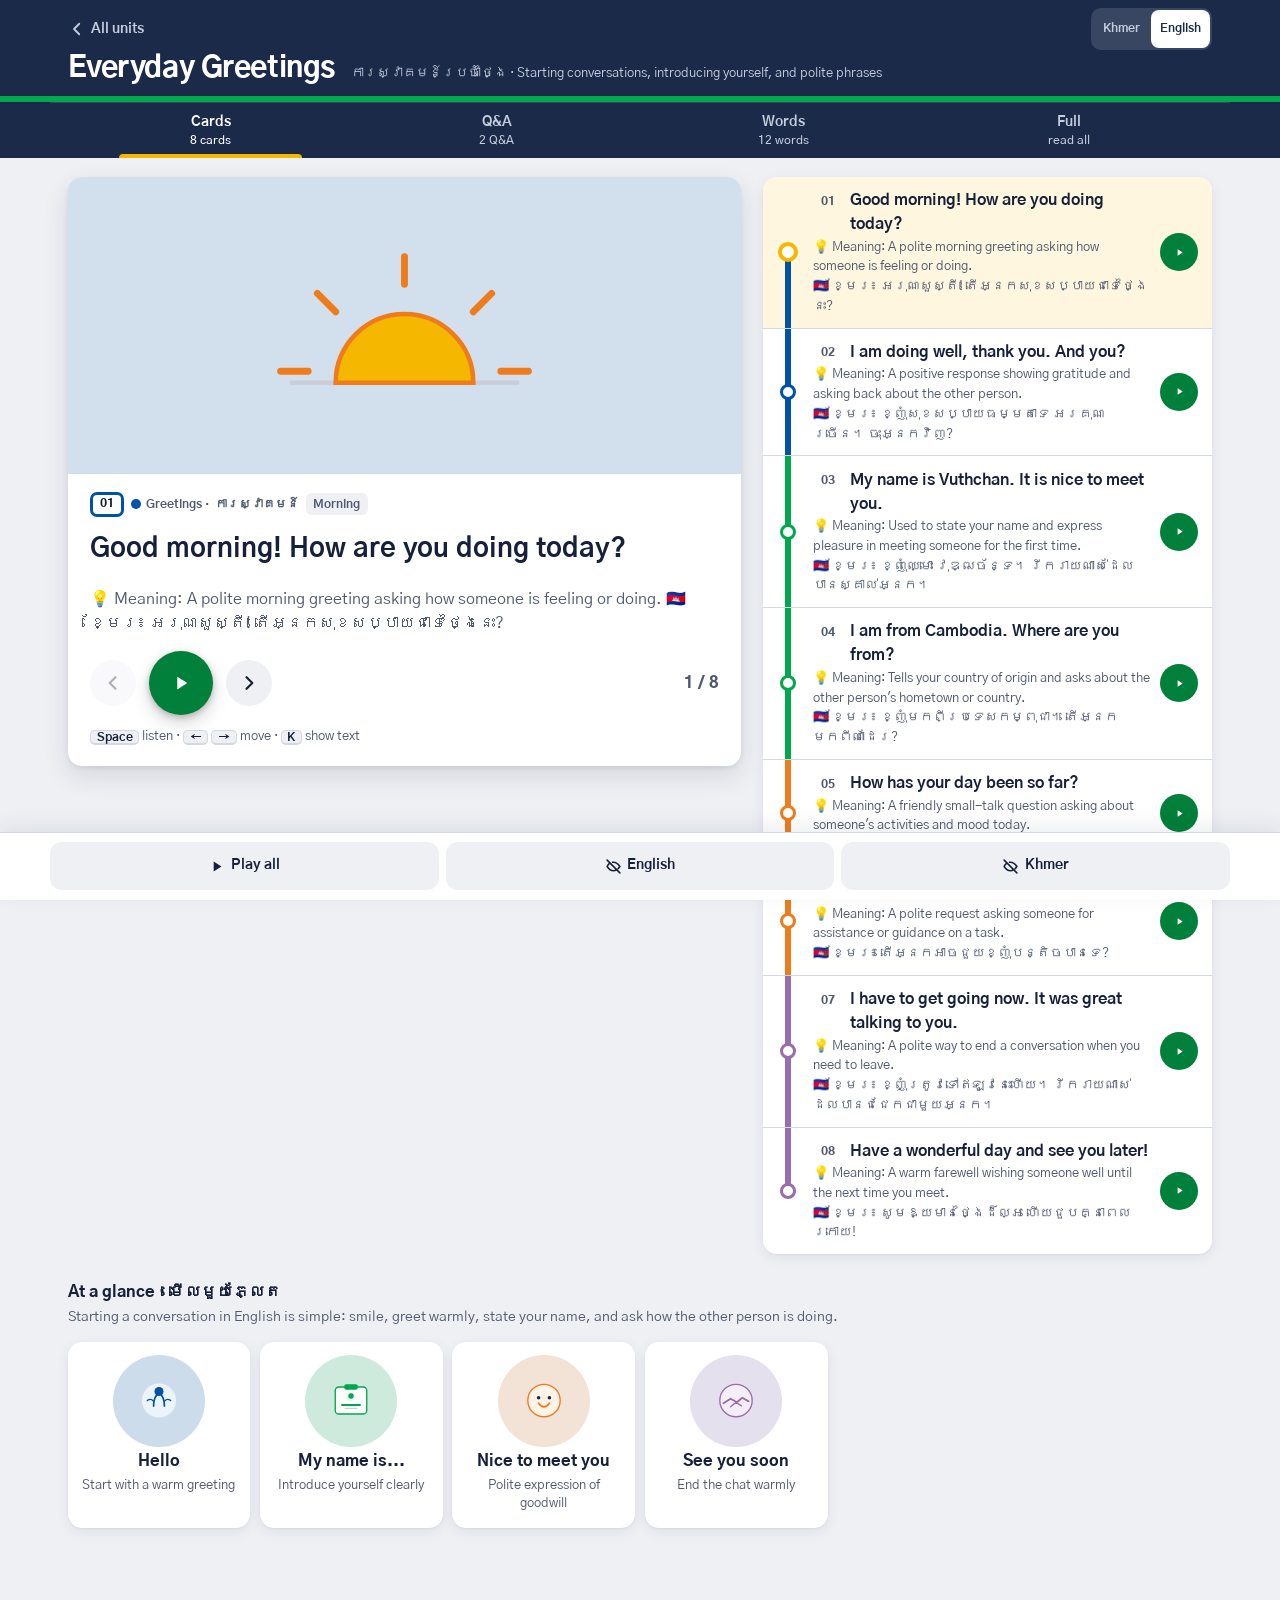
==== commit 43edffc3: "Add English-to-English explanations and Khmer translations" ====
--- a/everyday-greetings/index.html
+++ b/everyday-greetings/index.html
@@ -72,16 +72,36 @@
           <p class="keys"><kbd>Space</kbd> listen · <kbd>←</kbd> <kbd>→</kbd> move · <kbd>K</kbd> show text</p>
         </div>
       </section>
-      <div class="cards" role="list" aria-label="All lines"><article class="card" id="c1" data-sec="meet" style="--lc:#0052A4"><figure class="pic flat"><img loading="lazy" src="img/c1-sun.svg" alt="A morning sun rising over the horizon"><button class="cplay" type="button" data-au="audio/c1.mp3" aria-label="Listen to card 1"><svg viewBox="0 0 24 24" aria-hidden="true"><path class="i-play" d="M8 5v14l11-7z" fill="currentColor"/><path class="i-stop" d="M7 6h3.5v12H7zM13.5 6H17v12h-3.5z" fill="currentColor"/></svg></button></figure><div class="cbody"><div class="ctop"><span class="num">01</span><span class="sec-chip"><span class="mk" lang="en">Greetings&nbsp;· </span>ការស្វាគមន៍</span><span class="hook" lang="en">Morning</span></div><p class="ko has-en" lang="en">Good morning! How are you doing today?</p><span class="prog" aria-hidden="true"><i></i></span><p class="en">អរុណសួស្តី! តើអ្នកសុខសប្បាយជាទេថ្ងៃនេះ?</p></div><button class="rplay" type="button" data-au="audio/c1.mp3" aria-label="Listen to card 1"><svg viewBox="0 0 24 24" aria-hidden="true"><path class="i-play" d="M8 5v14l11-7z" fill="currentColor"/><path class="i-stop" d="M7 6h3.5v12H7zM13.5 6H17v12h-3.5z" fill="currentColor"/></svg></button></article><article class="card" id="c2" data-sec="meet" style="--lc:#0052A4"><figure class="pic flat"><img loading="lazy" src="img/c2-smile.svg" alt="A cheerful smiling face"><button class="cplay" type="button" data-au="audio/c2.mp3" aria-label="Listen to card 2"><svg viewBox="0 0 24 24" aria-hidden="true"><path class="i-play" d="M8 5v14l11-7z" fill="currentColor"/><path class="i-stop" d="M7 6h3.5v12H7zM13.5 6H17v12h-3.5z" fill="currentColor"/></svg></button></figure><div class="cbody"><div class="ctop"><span class="num">02</span><span class="sec-chip"><span class="mk" lang="en">Greetings&nbsp;· </span>ការស្វាគមន៍</span><span class="hook" lang="en">Doing well</span></div><p class="ko has-en" lang="en">I am doing well, thank you. And you?</p><span class="prog" aria-hidden="true"><i></i></span><p class="en">ខ្ញុំសុខសប្បាយធម្មតាទេ អរគុណច្រើន។ ចុះអ្នកវិញ?</p></div><button class="rplay" type="button" data-au="audio/c2.mp3" aria-label="Listen to card 2"><svg viewBox="0 0 24 24" aria-hidden="true"><path class="i-play" d="M8 5v14l11-7z" fill="currentColor"/><path class="i-stop" d="M7 6h3.5v12H7zM13.5 6H17v12h-3.5z" fill="currentColor"/></svg></button></article><article class="card" id="c3" data-sec="intro" style="--lc:#00A84D"><figure class="pic flat"><img loading="lazy" src="img/c3-badge.svg" alt="An identification badge with a photo slot"><button class="cplay" type="button" data-au="audio/c3.mp3" aria-label="Listen to card 3"><svg viewBox="0 0 24 24" aria-hidden="true"><path class="i-play" d="M8 5v14l11-7z" fill="currentColor"/><path class="i-stop" d="M7 6h3.5v12H7zM13.5 6H17v12h-3.5z" fill="currentColor"/></svg></button></figure><div class="cbody"><div class="ctop"><span class="num">03</span><span class="sec-chip"><span class="mk" lang="en">Introductions&nbsp;· </span>ការណែនាំខ្លួន</span><span class="hook" lang="en">Name</span></div><p class="ko has-en" lang="en">My name is Vuthchan. It is nice to meet you.</p><span class="prog" aria-hidden="true"><i></i></span><p class="en">ខ្ញុំឈ្មោះ វុឌ្ឍច័ន្ទ។ រីករាយណាស់ដែលបានស្គាល់អ្នក។</p></div><button class="rplay" type="button" data-au="audio/c3.mp3" aria-label="Listen to card 3"><svg viewBox="0 0 24 24" aria-hidden="true"><path class="i-play" d="M8 5v14l11-7z" fill="currentColor"/><path class="i-stop" d="M7 6h3.5v12H7zM13.5 6H17v12h-3.5z" fill="currentColor"/></svg></button></article><article class="card" id="c4" data-sec="intro" style="--lc:#00A84D"><figure class="pic flat"><img loading="lazy" src="img/c4-pin.svg" alt="A location map pin mark"><button class="cplay" type="button" data-au="audio/c4.mp3" aria-label="Listen to card 4"><svg viewBox="0 0 24 24" aria-hidden="true"><path class="i-play" d="M8 5v14l11-7z" fill="currentColor"/><path class="i-stop" d="M7 6h3.5v12H7zM13.5 6H17v12h-3.5z" fill="currentColor"/></svg></button></figure><div class="cbody"><div class="ctop"><span class="num">04</span><span class="sec-chip"><span class="mk" lang="en">Introductions&nbsp;· </span>ការណែនាំខ្លួន</span><span class="hook" lang="en">From</span></div><p class="ko has-en" lang="en">I am from Cambodia. Where are you from?</p><span class="prog" aria-hidden="true"><i></i></span><p class="en">ខ្ញុំមកពីប្រទេសកម្ពុជា។ តើអ្នកមកពីណាដែរ?</p></div><button class="rplay" type="button" data-au="audio/c4.mp3" aria-label="Listen to card 4"><svg viewBox="0 0 24 24" aria-hidden="true"><path class="i-play" d="M8 5v14l11-7z" fill="currentColor"/><path class="i-stop" d="M7 6h3.5v12H7zM13.5 6H17v12h-3.5z" fill="currentColor"/></svg></button></article><article class="card" id="c5" data-sec="chat" style="--lc:#EF7C1C"><figure class="pic flat"><img loading="lazy" src="img/c5-cup.svg" alt="A warm coffee cup with steam"><button class="cplay" type="button" data-au="audio/c5.mp3" aria-label="Listen to card 5"><svg viewBox="0 0 24 24" aria-hidden="true"><path class="i-play" d="M8 5v14l11-7z" fill="currentColor"/><path class="i-stop" d="M7 6h3.5v12H7zM13.5 6H17v12h-3.5z" fill="currentColor"/></svg></button></figure><div class="cbody"><div class="ctop"><span class="num">05</span><span class="sec-chip"><span class="mk" lang="en">Small Talk&nbsp;· </span>ការសន្ទនាទូទៅ</span><span class="hook" lang="en">Day</span></div><p class="ko has-en" lang="en">How has your day been so far?</p><span class="prog" aria-hidden="true"><i></i></span><p class="en">តើថ្ងៃនេះអ្នកយ៉ាងម៉េចដែរ?</p></div><button class="rplay" type="button" data-au="audio/c5.mp3" aria-label="Listen to card 5"><svg viewBox="0 0 24 24" aria-hidden="true"><path class="i-play" d="M8 5v14l11-7z" fill="currentColor"/><path class="i-stop" d="M7 6h3.5v12H7zM13.5 6H17v12h-3.5z" fill="currentColor"/></svg></button></article><article class="card" id="c6" data-sec="chat" style="--lc:#EF7C1C"><figure class="pic flat"><img loading="lazy" src="img/c6-chat.svg" alt="Two chat message bubbles"><button class="cplay" type="button" data-au="audio/c6.mp3" aria-label="Listen to card 6"><svg viewBox="0 0 24 24" aria-hidden="true"><path class="i-play" d="M8 5v14l11-7z" fill="currentColor"/><path class="i-stop" d="M7 6h3.5v12H7zM13.5 6H17v12h-3.5z" fill="currentColor"/></svg></button></figure><div class="cbody"><div class="ctop"><span class="num">06</span><span class="sec-chip"><span class="mk" lang="en">Small Talk&nbsp;· </span>ការសន្ទនាទូទៅ</span><span class="hook" lang="en">Help</span></div><p class="ko has-en" lang="en">Could you please help me with this?</p><span class="prog" aria-hidden="true"><i></i></span><p class="en">តើអ្នកអាចជួយខ្ញុំបន្តិចបានទេ?</p></div><button class="rplay" type="button" data-au="audio/c6.mp3" aria-label="Listen to card 6"><svg viewBox="0 0 24 24" aria-hidden="true"><path class="i-play" d="M8 5v14l11-7z" fill="currentColor"/><path class="i-stop" d="M7 6h3.5v12H7zM13.5 6H17v12h-3.5z" fill="currentColor"/></svg></button></article><article class="card" id="c7" data-sec="bye" style="--lc:#996CAC"><figure class="pic flat"><img loading="lazy" src="img/c7-clock.svg" alt="A clock showing the time to go"><button class="cplay" type="button" data-au="audio/c7.mp3" aria-label="Listen to card 7"><svg viewBox="0 0 24 24" aria-hidden="true"><path class="i-play" d="M8 5v14l11-7z" fill="currentColor"/><path class="i-stop" d="M7 6h3.5v12H7zM13.5 6H17v12h-3.5z" fill="currentColor"/></svg></button></figure><div class="cbody"><div class="ctop"><span class="num">07</span><span class="sec-chip"><span class="mk" lang="en">Goodbyes&nbsp;· </span>ការលាគ្នា</span><span class="hook" lang="en">Leave</span></div><p class="ko has-en" lang="en">I have to get going now. It was great talking to you.</p><span class="prog" aria-hidden="true"><i></i></span><p class="en">ខ្ញុំត្រូវទៅឥឡូវនេះហើយ។ រីករាយណាស់ដែលបានជជែកជាមួយអ្នក។</p></div><button class="rplay" type="button" data-au="audio/c7.mp3" aria-label="Listen to card 7"><svg viewBox="0 0 24 24" aria-hidden="true"><path class="i-play" d="M8 5v14l11-7z" fill="currentColor"/><path class="i-stop" d="M7 6h3.5v12H7zM13.5 6H17v12h-3.5z" fill="currentColor"/></svg></button></article><article class="card" id="c8" data-sec="bye" style="--lc:#996CAC"><figure class="pic flat"><img loading="lazy" src="img/c8-wave.svg" alt="A friendly waving hand"><button class="cplay" type="button" data-au="audio/c8.mp3" aria-label="Listen to card 8"><svg viewBox="0 0 24 24" aria-hidden="true"><path class="i-play" d="M8 5v14l11-7z" fill="currentColor"/><path class="i-stop" d="M7 6h3.5v12H7zM13.5 6H17v12h-3.5z" fill="currentColor"/></svg></button></figure><div class="cbody"><div class="ctop"><span class="num">08</span><span class="sec-chip"><span class="mk" lang="en">Goodbyes&nbsp;· </span>ការលាគ្នា</span><span class="hook" lang="en">Later</span></div><p class="ko has-en" lang="en">Have a wonderful day and see you later!</p><span class="prog" aria-hidden="true"><i></i></span><p class="en">សូមឱ្យមានថ្ងៃដ៏ល្អ ហើយជួបគ្នាពេលក្រោយ!</p></div><button class="rplay" type="button" data-au="audio/c8.mp3" aria-label="Listen to card 8"><svg viewBox="0 0 24 24" aria-hidden="true"><path class="i-play" d="M8 5v14l11-7z" fill="currentColor"/><path class="i-stop" d="M7 6h3.5v12H7zM13.5 6H17v12h-3.5z" fill="currentColor"/></svg></button></article></div>
+      <div class="cards" role="list" aria-label="All lines"><article class="card" id="c1" data-sec="meet" style="--lc:#0052A4"><figure class="pic flat"><img loading="lazy" src="img/c1-sun.svg" alt="A morning sun rising over the horizon"><button class="cplay" type="button" data-au="audio/c1.mp3" aria-label="Listen to card 1"><svg viewBox="0 0 24 24" aria-hidden="true"><path class="i-play" d="M8 5v14l11-7z" fill="currentColor"/><path class="i-stop" d="M7 6h3.5v12H7zM13.5 6H17v12h-3.5z" fill="currentColor"/></svg></button></figure><div class="cbody"><div class="ctop"><span class="num">01</span><span class="sec-chip"><span class="mk" lang="en">Greetings&nbsp;· </span>ការស្វាគមន៍</span><span class="hook" lang="en">Morning</span></div><p class="ko has-en" lang="en">Good morning! How are you doing today?</p><span class="prog" aria-hidden="true"><i></i></span><p class="en">💡 Meaning: A polite morning greeting asking how someone is feeling or doing.
+🇰🇭 ខ្មែរ៖ អរុណសួស្តី! តើអ្នកសុខសប្បាយជាទេថ្ងៃនេះ?</p></div><button class="rplay" type="button" data-au="audio/c1.mp3" aria-label="Listen to card 1"><svg viewBox="0 0 24 24" aria-hidden="true"><path class="i-play" d="M8 5v14l11-7z" fill="currentColor"/><path class="i-stop" d="M7 6h3.5v12H7zM13.5 6H17v12h-3.5z" fill="currentColor"/></svg></button></article><article class="card" id="c2" data-sec="meet" style="--lc:#0052A4"><figure class="pic flat"><img loading="lazy" src="img/c2-smile.svg" alt="A cheerful smiling face"><button class="cplay" type="button" data-au="audio/c2.mp3" aria-label="Listen to card 2"><svg viewBox="0 0 24 24" aria-hidden="true"><path class="i-play" d="M8 5v14l11-7z" fill="currentColor"/><path class="i-stop" d="M7 6h3.5v12H7zM13.5 6H17v12h-3.5z" fill="currentColor"/></svg></button></figure><div class="cbody"><div class="ctop"><span class="num">02</span><span class="sec-chip"><span class="mk" lang="en">Greetings&nbsp;· </span>ការស្វាគមន៍</span><span class="hook" lang="en">Doing well</span></div><p class="ko has-en" lang="en">I am doing well, thank you. And you?</p><span class="prog" aria-hidden="true"><i></i></span><p class="en">💡 Meaning: A positive response showing gratitude and asking back about the other person.
+🇰🇭 ខ្មែរ៖ ខ្ញុំសុខសប្បាយធម្មតាទេ អរគុណច្រើន។ ចុះអ្នកវិញ?</p></div><button class="rplay" type="button" data-au="audio/c2.mp3" aria-label="Listen to card 2"><svg viewBox="0 0 24 24" aria-hidden="true"><path class="i-play" d="M8 5v14l11-7z" fill="currentColor"/><path class="i-stop" d="M7 6h3.5v12H7zM13.5 6H17v12h-3.5z" fill="currentColor"/></svg></button></article><article class="card" id="c3" data-sec="intro" style="--lc:#00A84D"><figure class="pic flat"><img loading="lazy" src="img/c3-badge.svg" alt="An identification badge with a photo slot"><button class="cplay" type="button" data-au="audio/c3.mp3" aria-label="Listen to card 3"><svg viewBox="0 0 24 24" aria-hidden="true"><path class="i-play" d="M8 5v14l11-7z" fill="currentColor"/><path class="i-stop" d="M7 6h3.5v12H7zM13.5 6H17v12h-3.5z" fill="currentColor"/></svg></button></figure><div class="cbody"><div class="ctop"><span class="num">03</span><span class="sec-chip"><span class="mk" lang="en">Introductions&nbsp;· </span>ការណែនាំខ្លួន</span><span class="hook" lang="en">Name</span></div><p class="ko has-en" lang="en">My name is Vuthchan. It is nice to meet you.</p><span class="prog" aria-hidden="true"><i></i></span><p class="en">💡 Meaning: Used to state your name and express pleasure in meeting someone for the first time.
+🇰🇭 ខ្មែរ៖ ខ្ញុំឈ្មោះ វុឌ្ឍច័ន្ទ។ រីករាយណាស់ដែលបានស្គាល់អ្នក។</p></div><button class="rplay" type="button" data-au="audio/c3.mp3" aria-label="Listen to card 3"><svg viewBox="0 0 24 24" aria-hidden="true"><path class="i-play" d="M8 5v14l11-7z" fill="currentColor"/><path class="i-stop" d="M7 6h3.5v12H7zM13.5 6H17v12h-3.5z" fill="currentColor"/></svg></button></article><article class="card" id="c4" data-sec="intro" style="--lc:#00A84D"><figure class="pic flat"><img loading="lazy" src="img/c4-pin.svg" alt="A location map pin mark"><button class="cplay" type="button" data-au="audio/c4.mp3" aria-label="Listen to card 4"><svg viewBox="0 0 24 24" aria-hidden="true"><path class="i-play" d="M8 5v14l11-7z" fill="currentColor"/><path class="i-stop" d="M7 6h3.5v12H7zM13.5 6H17v12h-3.5z" fill="currentColor"/></svg></button></figure><div class="cbody"><div class="ctop"><span class="num">04</span><span class="sec-chip"><span class="mk" lang="en">Introductions&nbsp;· </span>ការណែនាំខ្លួន</span><span class="hook" lang="en">From</span></div><p class="ko has-en" lang="en">I am from Cambodia. Where are you from?</p><span class="prog" aria-hidden="true"><i></i></span><p class="en">💡 Meaning: Tells your country of origin and asks about the other person&#x27;s hometown or country.
+🇰🇭 ខ្មែរ៖ ខ្ញុំមកពីប្រទេសកម្ពុជា។ តើអ្នកមកពីណាដែរ?</p></div><button class="rplay" type="button" data-au="audio/c4.mp3" aria-label="Listen to card 4"><svg viewBox="0 0 24 24" aria-hidden="true"><path class="i-play" d="M8 5v14l11-7z" fill="currentColor"/><path class="i-stop" d="M7 6h3.5v12H7zM13.5 6H17v12h-3.5z" fill="currentColor"/></svg></button></article><article class="card" id="c5" data-sec="chat" style="--lc:#EF7C1C"><figure class="pic flat"><img loading="lazy" src="img/c5-cup.svg" alt="A warm coffee cup with steam"><button class="cplay" type="button" data-au="audio/c5.mp3" aria-label="Listen to card 5"><svg viewBox="0 0 24 24" aria-hidden="true"><path class="i-play" d="M8 5v14l11-7z" fill="currentColor"/><path class="i-stop" d="M7 6h3.5v12H7zM13.5 6H17v12h-3.5z" fill="currentColor"/></svg></button></figure><div class="cbody"><div class="ctop"><span class="num">05</span><span class="sec-chip"><span class="mk" lang="en">Small Talk&nbsp;· </span>ការសន្ទនាទូទៅ</span><span class="hook" lang="en">Day</span></div><p class="ko has-en" lang="en">How has your day been so far?</p><span class="prog" aria-hidden="true"><i></i></span><p class="en">💡 Meaning: A friendly small-talk question asking about someone&#x27;s activities and mood today.
+🇰🇭 ខ្មែរ៖ តើថ្ងៃនេះអ្នកយ៉ាងម៉េចដែរ?</p></div><button class="rplay" type="button" data-au="audio/c5.mp3" aria-label="Listen to card 5"><svg viewBox="0 0 24 24" aria-hidden="true"><path class="i-play" d="M8 5v14l11-7z" fill="currentColor"/><path class="i-stop" d="M7 6h3.5v12H7zM13.5 6H17v12h-3.5z" fill="currentColor"/></svg></button></article><article class="card" id="c6" data-sec="chat" style="--lc:#EF7C1C"><figure class="pic flat"><img loading="lazy" src="img/c6-chat.svg" alt="Two chat message bubbles"><button class="cplay" type="button" data-au="audio/c6.mp3" aria-label="Listen to card 6"><svg viewBox="0 0 24 24" aria-hidden="true"><path class="i-play" d="M8 5v14l11-7z" fill="currentColor"/><path class="i-stop" d="M7 6h3.5v12H7zM13.5 6H17v12h-3.5z" fill="currentColor"/></svg></button></figure><div class="cbody"><div class="ctop"><span class="num">06</span><span class="sec-chip"><span class="mk" lang="en">Small Talk&nbsp;· </span>ការសន្ទនាទូទៅ</span><span class="hook" lang="en">Help</span></div><p class="ko has-en" lang="en">Could you please help me with this?</p><span class="prog" aria-hidden="true"><i></i></span><p class="en">💡 Meaning: A polite request asking someone for assistance or guidance on a task.
+🇰🇭 ខ្មែរ៖ តើអ្នកអាចជួយខ្ញុំបន្តិចបានទេ?</p></div><button class="rplay" type="button" data-au="audio/c6.mp3" aria-label="Listen to card 6"><svg viewBox="0 0 24 24" aria-hidden="true"><path class="i-play" d="M8 5v14l11-7z" fill="currentColor"/><path class="i-stop" d="M7 6h3.5v12H7zM13.5 6H17v12h-3.5z" fill="currentColor"/></svg></button></article><article class="card" id="c7" data-sec="bye" style="--lc:#996CAC"><figure class="pic flat"><img loading="lazy" src="img/c7-clock.svg" alt="A clock showing the time to go"><button class="cplay" type="button" data-au="audio/c7.mp3" aria-label="Listen to card 7"><svg viewBox="0 0 24 24" aria-hidden="true"><path class="i-play" d="M8 5v14l11-7z" fill="currentColor"/><path class="i-stop" d="M7 6h3.5v12H7zM13.5 6H17v12h-3.5z" fill="currentColor"/></svg></button></figure><div class="cbody"><div class="ctop"><span class="num">07</span><span class="sec-chip"><span class="mk" lang="en">Goodbyes&nbsp;· </span>ការលាគ្នា</span><span class="hook" lang="en">Leave</span></div><p class="ko has-en" lang="en">I have to get going now. It was great talking to you.</p><span class="prog" aria-hidden="true"><i></i></span><p class="en">💡 Meaning: A polite way to end a conversation when you need to leave.
+🇰🇭 ខ្មែរ៖ ខ្ញុំត្រូវទៅឥឡូវនេះហើយ។ រីករាយណាស់ដែលបានជជែកជាមួយអ្នក។</p></div><button class="rplay" type="button" data-au="audio/c7.mp3" aria-label="Listen to card 7"><svg viewBox="0 0 24 24" aria-hidden="true"><path class="i-play" d="M8 5v14l11-7z" fill="currentColor"/><path class="i-stop" d="M7 6h3.5v12H7zM13.5 6H17v12h-3.5z" fill="currentColor"/></svg></button></article><article class="card" id="c8" data-sec="bye" style="--lc:#996CAC"><figure class="pic flat"><img loading="lazy" src="img/c8-wave.svg" alt="A friendly waving hand"><button class="cplay" type="button" data-au="audio/c8.mp3" aria-label="Listen to card 8"><svg viewBox="0 0 24 24" aria-hidden="true"><path class="i-play" d="M8 5v14l11-7z" fill="currentColor"/><path class="i-stop" d="M7 6h3.5v12H7zM13.5 6H17v12h-3.5z" fill="currentColor"/></svg></button></figure><div class="cbody"><div class="ctop"><span class="num">08</span><span class="sec-chip"><span class="mk" lang="en">Goodbyes&nbsp;· </span>ការលាគ្នា</span><span class="hook" lang="en">Later</span></div><p class="ko has-en" lang="en">Have a wonderful day and see you later!</p><span class="prog" aria-hidden="true"><i></i></span><p class="en">💡 Meaning: A warm farewell wishing someone well until the next time you meet.
+🇰🇭 ខ្មែរ៖ សូមឱ្យមានថ្ងៃដ៏ល្អ ហើយជួបគ្នាពេលក្រោយ!</p></div><button class="rplay" type="button" data-au="audio/c8.mp3" aria-label="Listen to card 8"><svg viewBox="0 0 24 24" aria-hidden="true"><path class="i-play" d="M8 5v14l11-7z" fill="currentColor"/><path class="i-stop" d="M7 6h3.5v12H7zM13.5 6H17v12h-3.5z" fill="currentColor"/></svg></button></article></div>
     </div>
     
   </section>
-  <section class="panel" id="p-qa" role="tabpanel"><h2 class="qsec">Common Questions · សំណួរដែលតែងជួបញឹកញាប់</h2><article class="qa trap"><div class="qhead"><button class="q" type="button" aria-expanded="false" aria-controls="qa1"><span class="qm">Q</span><span class="qt"><span class="qko has-en" lang="en">How should I respond to &#x27;How are you?&#x27;</span><span class="qen">តើខ្ញុំគួរឆ្លើយតបយ៉ាងដូចម្តេចចំពោះសំណួរ &#x27;How are you?&#x27;</span></span><svg class="chev" viewBox="0 0 24 24" fill="none" stroke="currentColor" stroke-width="2.4" stroke-linecap="round" aria-hidden="true"><path d="M6 9l6 6 6-6"/></svg></button></div><div class="a" id="qa1"><p class="ako has-en" lang="en">A natural reply is &#x27;I am doing well, thank you! How about you?&#x27; rather than only saying &#x27;I am fine&#x27;.</p><p class="aen">ចម្លើយដែលពិរោះ និងធម្មជាតិគឺ &#x27;I am doing well, thank you! How about you?&#x27; ជាជាងឆ្លើយតែមួយម៉ាត់ &#x27;I am fine&#x27;។</p><p class="why">Asking &#x27;How about you?&#x27; returns the courtesy and keeps the conversation flowing smoothly.</p><button class="listen" type="button" data-au="audio/qa1.mp3"><svg viewBox="0 0 24 24" aria-hidden="true"><path d="M8 5v14l11-7z" fill="currentColor"/></svg><span><span class="ui-ko">듣기 · Listen</span><span class="ui-en">Listen</span></span></button></div></article><h2 class="qsec">Everyday Questions · សំណួរទូទៅ</h2><article class="qa"><div class="qhead"><button class="q" type="button" aria-expanded="false" aria-controls="qa2"><span class="qm">Q</span><span class="qt"><span class="qko has-en" lang="en">How do I tell someone what I do?</span><span class="qen">តើខ្ញុំគួរប្រាប់គេអំពីការងារ ឬការរៀនសូត្ររបស់ខ្ញុំយ៉ាងដូចម្តេច?</span></span><svg class="chev" viewBox="0 0 24 24" fill="none" stroke="currentColor" stroke-width="2.4" stroke-linecap="round" aria-hidden="true"><path d="M6 9l6 6 6-6"/></svg></button></div><div class="a" id="qa2"><p class="ako has-en" lang="en">You can say &#x27;I work in technology&#x27; or &#x27;I am learning English right now&#x27;.</p><p class="aen">អ្នកអាចនិយាយថា &#x27;I work in technology&#x27; ឬ &#x27;I am learning English right now&#x27;។</p><button class="listen" type="button" data-au="audio/qa2.mp3"><svg viewBox="0 0 24 24" aria-hidden="true"><path d="M8 5v14l11-7z" fill="currentColor"/></svg><span><span class="ui-ko">듣기 · Listen</span><span class="ui-en">Listen</span></span></button></div></article><h2 class="qsec">Survival Lines · ឃ្លាពេលស្តាប់មិនទាន់</h2><div class="surv"><span class="sko" lang="en"><span class="mk">Could you please speak a little slower?</span><span class="sen">តើអ្នកអាចជួយនិយាយយឺតៗបន្តិចបានទេ?</span></span><button class="listen mini" type="button" data-au="audio/s1.mp3" aria-label="Listen"><svg viewBox="0 0 24 24" aria-hidden="true"><path d="M8 5v14l11-7z" fill="currentColor"/></svg></button></div><div class="surv"><span class="sko" lang="en"><span class="mk">Sorry, could you repeat that again?</span><span class="sen">សុំទោស តើអ្នកអាចជួយនិយាយម្តងទៀតបានទេ?</span></span><button class="listen mini" type="button" data-au="audio/s2.mp3" aria-label="Listen"><svg viewBox="0 0 24 24" aria-hidden="true"><path d="M8 5v14l11-7z" fill="currentColor"/></svg></button></div></section>
+  <section class="panel" id="p-qa" role="tabpanel"><h2 class="qsec">Common Questions · សំណួរដែលតែងជួបញឹកញាប់</h2><article class="qa trap"><div class="qhead"><button class="q" type="button" aria-expanded="false" aria-controls="qa1"><span class="qm">Q</span><span class="qt"><span class="qko has-en" lang="en">How should I respond to &#x27;How are you?&#x27;</span><span class="qen">តើខ្ញុំគួរឆ្លើយតបយ៉ាងដូចម្តេចចំពោះសំណួរ &#x27;How are you?&#x27;</span></span><svg class="chev" viewBox="0 0 24 24" fill="none" stroke="currentColor" stroke-width="2.4" stroke-linecap="round" aria-hidden="true"><path d="M6 9l6 6 6-6"/></svg></button></div><div class="a" id="qa1"><p class="ako has-en" lang="en">A natural reply is &#x27;I am doing well, thank you! How about you?&#x27; rather than only saying &#x27;I am fine&#x27;.</p><p class="aen">💡 English: Saying &#x27;I am doing well&#x27; and asking back shows genuine courtesy.
+🇰🇭 ខ្មែរ៖ ចម្លើយបែបធម្មជាតិគឺ &#x27;I am doing well, thank you! How about you?&#x27; ជាជាងឆ្លើយតែមួយម៉ាត់ &#x27;I am fine&#x27;។</p><p class="why">Asking &#x27;How about you?&#x27; returns the courtesy and keeps the conversation flowing smoothly.</p><button class="listen" type="button" data-au="audio/qa1.mp3"><svg viewBox="0 0 24 24" aria-hidden="true"><path d="M8 5v14l11-7z" fill="currentColor"/></svg><span><span class="ui-ko">듣기 · Listen</span><span class="ui-en">Listen</span></span></button></div></article><h2 class="qsec">Everyday Questions · សំណួរទូទៅ</h2><article class="qa"><div class="qhead"><button class="q" type="button" aria-expanded="false" aria-controls="qa2"><span class="qm">Q</span><span class="qt"><span class="qko has-en" lang="en">How do I tell someone what I do?</span><span class="qen">តើខ្ញុំគួរប្រាប់គេអំពីការងារ ឬការរៀនសូត្ររបស់ខ្ញុំយ៉ាងដូចម្តេច?</span></span><svg class="chev" viewBox="0 0 24 24" fill="none" stroke="currentColor" stroke-width="2.4" stroke-linecap="round" aria-hidden="true"><path d="M6 9l6 6 6-6"/></svg></button></div><div class="a" id="qa2"><p class="ako has-en" lang="en">You can say &#x27;I work in technology&#x27; or &#x27;I am learning English right now&#x27;.</p><p class="aen">💡 English: Use &#x27;I work in [field]&#x27; or &#x27;I am learning [subject]&#x27;.
+🇰🇭 ខ្មែរ៖ អ្នកអាចនិយាយថា &#x27;I work in technology&#x27; ឬ &#x27;I am learning English right now&#x27;។</p><button class="listen" type="button" data-au="audio/qa2.mp3"><svg viewBox="0 0 24 24" aria-hidden="true"><path d="M8 5v14l11-7z" fill="currentColor"/></svg><span><span class="ui-ko">듣기 · Listen</span><span class="ui-en">Listen</span></span></button></div></article><h2 class="qsec">Survival Lines · ឃ្លាពេលស្តាប់មិនទាន់</h2><div class="surv"><span class="sko" lang="en"><span class="mk">Could you please speak a little slower?</span><span class="sen">💡 English: Requesting the speaker to reduce speed · 🇰🇭 តើអ្នកអាចជួយនិយាយយឺតៗបន្តិចបានទេ?</span></span><button class="listen mini" type="button" data-au="audio/s1.mp3" aria-label="Listen"><svg viewBox="0 0 24 24" aria-hidden="true"><path d="M8 5v14l11-7z" fill="currentColor"/></svg></button></div><div class="surv"><span class="sko" lang="en"><span class="mk">Sorry, could you repeat that again?</span><span class="sen">💡 English: Asking someone to repeat what was just said · 🇰🇭 សុំទោស តើអ្នកអាចជួយនិយាយម្តងទៀតបានទេ?</span></span><button class="listen mini" type="button" data-au="audio/s2.mp3" aria-label="Listen"><svg viewBox="0 0 24 24" aria-hidden="true"><path d="M8 5v14l11-7z" fill="currentColor"/></svg></button></div></section>
   <section class="panel" id="p-voc" role="tabpanel">
     <p class="note">Tap a word's play button to hear it. Hide one side, then recall it before you tap to check.</p>
-    <h2 class="vgrp" style="--lc:#0052A4">Greetings · ការស្វាគមន៍</h2><ul class="vlist"><li class="voc"><button class="listen mini" type="button" data-au="audio/v01.mp3" aria-label="Listen"><svg viewBox="0 0 24 24" aria-hidden="true"><path d="M8 5v14l11-7z" fill="currentColor"/></svg></button><span class="vko has-en" lang="en">Hello</span><span class="ven">សួស្តី</span></li><li class="voc"><button class="listen mini" type="button" data-au="audio/v02.mp3" aria-label="Listen"><svg viewBox="0 0 24 24" aria-hidden="true"><path d="M8 5v14l11-7z" fill="currentColor"/></svg></button><span class="vko has-en" lang="en">Good morning</span><span class="ven">អរុណសួស្តី</span></li><li class="voc"><button class="listen mini" type="button" data-au="audio/v03.mp3" aria-label="Listen"><svg viewBox="0 0 24 24" aria-hidden="true"><path d="M8 5v14l11-7z" fill="currentColor"/></svg></button><span class="vko has-en" lang="en">Good afternoon</span><span class="ven">ទិវាសួស្តី (ពេលរសៀល)</span></li><li class="voc"><button class="listen mini" type="button" data-au="audio/v04.mp3" aria-label="Listen"><svg viewBox="0 0 24 24" aria-hidden="true"><path d="M8 5v14l11-7z" fill="currentColor"/></svg></button><span class="vko has-en" lang="en">Nice to meet you</span><span class="ven">រីករាយដែលបានស្គាល់</span></li></ul><h2 class="vgrp" style="--lc:#00A84D">Everyday Phrases · ឃ្លាប្រចាំថ្ងៃ</h2><ul class="vlist"><li class="voc"><button class="listen mini" type="button" data-au="audio/v05.mp3" aria-label="Listen"><svg viewBox="0 0 24 24" aria-hidden="true"><path d="M8 5v14l11-7z" fill="currentColor"/></svg></button><span class="vko has-en" lang="en">Thank you</span><span class="ven">អរគុណ</span></li><li class="voc"><button class="listen mini" type="button" data-au="audio/v06.mp3" aria-label="Listen"><svg viewBox="0 0 24 24" aria-hidden="true"><path d="M8 5v14l11-7z" fill="currentColor"/></svg></button><span class="vko has-en" lang="en">You are welcome</span><span class="ven">មិនអីទេ / ដោយក្តីរីករាយ</span></li><li class="voc"><button class="listen mini" type="button" data-au="audio/v07.mp3" aria-label="Listen"><svg viewBox="0 0 24 24" aria-hidden="true"><path d="M8 5v14l11-7z" fill="currentColor"/></svg></button><span class="vko has-en" lang="en">Excuse me</span><span class="ven">សុំទោស / សុំការអនុញ្ញាត</span></li><li class="voc"><button class="listen mini" type="button" data-au="audio/v08.mp3" aria-label="Listen"><svg viewBox="0 0 24 24" aria-hidden="true"><path d="M8 5v14l11-7z" fill="currentColor"/></svg></button><span class="vko has-en" lang="en">Please</span><span class="ven">សូម / មេត្តា</span></li></ul><h2 class="vgrp" style="--lc:#996CAC">Parting Words · ពាក្យលាគ្នា</h2><ul class="vlist"><li class="voc"><button class="listen mini" type="button" data-au="audio/v09.mp3" aria-label="Listen"><svg viewBox="0 0 24 24" aria-hidden="true"><path d="M8 5v14l11-7z" fill="currentColor"/></svg></button><span class="vko has-en" lang="en">Goodbye</span><span class="ven">លាហើយ</span></li><li class="voc"><button class="listen mini" type="button" data-au="audio/v10.mp3" aria-label="Listen"><svg viewBox="0 0 24 24" aria-hidden="true"><path d="M8 5v14l11-7z" fill="currentColor"/></svg></button><span class="vko has-en" lang="en">See you soon</span><span class="ven">ជួបគ្នាឆាប់ៗ</span></li><li class="voc"><button class="listen mini" type="button" data-au="audio/v11.mp3" aria-label="Listen"><svg viewBox="0 0 24 24" aria-hidden="true"><path d="M8 5v14l11-7z" fill="currentColor"/></svg></button><span class="vko has-en" lang="en">Take care</span><span class="ven">ថែរក្សាខ្លួន</span></li><li class="voc"><button class="listen mini" type="button" data-au="audio/v12.mp3" aria-label="Listen"><svg viewBox="0 0 24 24" aria-hidden="true"><path d="M8 5v14l11-7z" fill="currentColor"/></svg></button><span class="vko has-en" lang="en">Have a nice day</span><span class="ven">សូមឱ្យមានថ្ងៃល្អ</span></li></ul>
+    <h2 class="vgrp" style="--lc:#0052A4">Greetings · ការស្វាគមន៍</h2><ul class="vlist"><li class="voc"><button class="listen mini" type="button" data-au="audio/v01.mp3" aria-label="Listen"><svg viewBox="0 0 24 24" aria-hidden="true"><path d="M8 5v14l11-7z" fill="currentColor"/></svg></button><span class="vko has-en" lang="en">Hello</span><span class="ven">💡 Used as a greeting when meeting someone · 🇰🇭 សួស្តី</span></li><li class="voc"><button class="listen mini" type="button" data-au="audio/v02.mp3" aria-label="Listen"><svg viewBox="0 0 24 24" aria-hidden="true"><path d="M8 5v14l11-7z" fill="currentColor"/></svg></button><span class="vko has-en" lang="en">Good morning</span><span class="ven">💡 Polite greeting used from early morning until noon · 🇰🇭 អរុណសួស្តី</span></li><li class="voc"><button class="listen mini" type="button" data-au="audio/v03.mp3" aria-label="Listen"><svg viewBox="0 0 24 24" aria-hidden="true"><path d="M8 5v14l11-7z" fill="currentColor"/></svg></button><span class="vko has-en" lang="en">Good afternoon</span><span class="ven">💡 Greeting used from noon until late afternoon · 🇰🇭 ទិវាសួស្តី (ពេលរសៀល)</span></li><li class="voc"><button class="listen mini" type="button" data-au="audio/v04.mp3" aria-label="Listen"><svg viewBox="0 0 24 24" aria-hidden="true"><path d="M8 5v14l11-7z" fill="currentColor"/></svg></button><span class="vko has-en" lang="en">Nice to meet you</span><span class="ven">💡 Polite expression when meeting someone for the first time · 🇰🇭 រីករាយដែលបានស្គាល់</span></li></ul><h2 class="vgrp" style="--lc:#00A84D">Everyday Phrases · ឃ្លាប្រចាំថ្ងៃ</h2><ul class="vlist"><li class="voc"><button class="listen mini" type="button" data-au="audio/v05.mp3" aria-label="Listen"><svg viewBox="0 0 24 24" aria-hidden="true"><path d="M8 5v14l11-7z" fill="currentColor"/></svg></button><span class="vko has-en" lang="en">Thank you</span><span class="ven">💡 Expression of appreciation and gratitude · 🇰🇭 អរគុណ</span></li><li class="voc"><button class="listen mini" type="button" data-au="audio/v06.mp3" aria-label="Listen"><svg viewBox="0 0 24 24" aria-hidden="true"><path d="M8 5v14l11-7z" fill="currentColor"/></svg></button><span class="vko has-en" lang="en">You are welcome</span><span class="ven">💡 Polite response when someone thanks you · 🇰🇭 មិនអីទេ / ដោយក្តីរីករាយ</span></li><li class="voc"><button class="listen mini" type="button" data-au="audio/v07.mp3" aria-label="Listen"><svg viewBox="0 0 24 24" aria-hidden="true"><path d="M8 5v14l11-7z" fill="currentColor"/></svg></button><span class="vko has-en" lang="en">Excuse me</span><span class="ven">💡 Used to politely get attention or apologize briefly · 🇰🇭 សុំទោស / សុំការអនុញ្ញាត</span></li><li class="voc"><button class="listen mini" type="button" data-au="audio/v08.mp3" aria-label="Listen"><svg viewBox="0 0 24 24" aria-hidden="true"><path d="M8 5v14l11-7z" fill="currentColor"/></svg></button><span class="vko has-en" lang="en">Please</span><span class="ven">💡 Polite word used when making a request · 🇰🇭 សូម / មេត្តា</span></li></ul><h2 class="vgrp" style="--lc:#996CAC">Parting Words · ពាក្យលាគ្នា</h2><ul class="vlist"><li class="voc"><button class="listen mini" type="button" data-au="audio/v09.mp3" aria-label="Listen"><svg viewBox="0 0 24 24" aria-hidden="true"><path d="M8 5v14l11-7z" fill="currentColor"/></svg></button><span class="vko has-en" lang="en">Goodbye</span><span class="ven">💡 Expression used when parting or leaving someone · 🇰🇭 លាហើយ</span></li><li class="voc"><button class="listen mini" type="button" data-au="audio/v10.mp3" aria-label="Listen"><svg viewBox="0 0 24 24" aria-hidden="true"><path d="M8 5v14l11-7z" fill="currentColor"/></svg></button><span class="vko has-en" lang="en">See you soon</span><span class="ven">💡 Friendly farewell expecting to meet again soon · 🇰🇭 ជួបគ្នាឆាប់ៗ</span></li><li class="voc"><button class="listen mini" type="button" data-au="audio/v11.mp3" aria-label="Listen"><svg viewBox="0 0 24 24" aria-hidden="true"><path d="M8 5v14l11-7z" fill="currentColor"/></svg></button><span class="vko has-en" lang="en">Take care</span><span class="ven">💡 Caring expression wishing safety and health · 🇰🇭 ថែរក្សាខ្លួន</span></li><li class="voc"><button class="listen mini" type="button" data-au="audio/v12.mp3" aria-label="Listen"><svg viewBox="0 0 24 24" aria-hidden="true"><path d="M8 5v14l11-7z" fill="currentColor"/></svg></button><span class="vko has-en" lang="en">Have a nice day</span><span class="ven">💡 Polite wish for someone to enjoy the rest of their day · 🇰🇭 សូមឱ្យមានថ្ងៃល្អ</span></li></ul>
   </section>
-  <section class="panel full" id="p-full" role="tabpanel"><h2>대본 · The text</h2><h3>Greetings · ការស្វាគមន៍</h3><p class="fko has-en" lang="en">Good morning! How are you doing today? I am doing well, thank you. And you?</p><p class="fen">អរុណសួស្តី! តើអ្នកសុខសប្បាយជាទេថ្ងៃនេះ? ខ្ញុំសុខសប្បាយធម្មតាទេ អរគុណច្រើន។ ចុះអ្នកវិញ?</p><h3>Introductions · ការណែនាំខ្លួន</h3><p class="fko has-en" lang="en">My name is Vuthchan. It is nice to meet you. I am from Cambodia. Where are you from?</p><p class="fen">ខ្ញុំឈ្មោះ វុឌ្ឍច័ន្ទ។ រីករាយណាស់ដែលបានស្គាល់អ្នក។ ខ្ញុំមកពីប្រទេសកម្ពុជា។ តើអ្នកមកពីណាដែរ?</p><h3>Small Talk · ការសន្ទនាទូទៅ</h3><p class="fko has-en" lang="en">How has your day been so far? Could you please help me with this?</p><p class="fen">តើថ្ងៃនេះអ្នកយ៉ាងម៉េចដែរ? តើអ្នកអាចជួយខ្ញុំបន្តិចបានទេ?</p><h3>Goodbyes · ការលាគ្នា</h3><p class="fko has-en" lang="en">I have to get going now. It was great talking to you. Have a wonderful day and see you later!</p><p class="fen">ខ្ញុំត្រូវទៅឥឡូវនេះហើយ។ រីករាយណាស់ដែលបានជជែកជាមួយអ្នក។ សូមឱ្យមានថ្ងៃដ៏ល្អ ហើយជួបគ្នាពេលក្រោយ!</p><h2>예상 질문 · Q&amp;A</h2><h3>Common Questions · សំណួរដែលតែងជួបញឹកញាប់</h3><div class="fqa"><p class="fq has-en" lang="en">Q. How should I respond to &#x27;How are you?&#x27;</p><p class="fsub">Q. តើខ្ញុំគួរឆ្លើយតបយ៉ាងដូចម្តេចចំពោះសំណួរ &#x27;How are you?&#x27;</p><p class="fa has-en" lang="en">A. A natural reply is &#x27;I am doing well, thank you! How about you?&#x27; rather than only saying &#x27;I am fine&#x27;.</p><p class="fsub">A. ចម្លើយដែលពិរោះ និងធម្មជាតិគឺ &#x27;I am doing well, thank you! How about you?&#x27; ជាជាងឆ្លើយតែមួយម៉ាត់ &#x27;I am fine&#x27;។</p></div><h3>Everyday Questions · សំណួរទូទៅ</h3><div class="fqa"><p class="fq has-en" lang="en">Q. How do I tell someone what I do?</p><p class="fsub">Q. តើខ្ញុំគួរប្រាប់គេអំពីការងារ ឬការរៀនសូត្ររបស់ខ្ញុំយ៉ាងដូចម្តេច?</p><p class="fa has-en" lang="en">A. You can say &#x27;I work in technology&#x27; or &#x27;I am learning English right now&#x27;.</p><p class="fsub">A. អ្នកអាចនិយាយថា &#x27;I work in technology&#x27; ឬ &#x27;I am learning English right now&#x27;។</p></div><h3>Survival Lines · ឃ្លាពេលស្តាប់មិនទាន់</h3><div class="fqa"><p class="fa has-en" lang="en">Could you please speak a little slower?</p><p class="fsub">តើអ្នកអាចជួយនិយាយយឺតៗបន្តិចបានទេ?</p></div><div class="fqa"><p class="fa has-en" lang="en">Sorry, could you repeat that again?</p><p class="fsub">សុំទោស តើអ្នកអាចជួយនិយាយម្តងទៀតបានទេ?</p></div><h2>단어 · Vocabulary (12)</h2><h3>Greetings · ការស្វាគមន៍</h3><div class="fvoc"><div class="fv"><b class="has-en" lang="en">Hello</b><span>សួស្តី</span></div><div class="fv"><b class="has-en" lang="en">Good morning</b><span>អរុណសួស្តី</span></div><div class="fv"><b class="has-en" lang="en">Good afternoon</b><span>ទិវាសួស្តី (ពេលរសៀល)</span></div><div class="fv"><b class="has-en" lang="en">Nice to meet you</b><span>រីករាយដែលបានស្គាល់</span></div></div><h3>Everyday Phrases · ឃ្លាប្រចាំថ្ងៃ</h3><div class="fvoc"><div class="fv"><b class="has-en" lang="en">Thank you</b><span>អរគុណ</span></div><div class="fv"><b class="has-en" lang="en">You are welcome</b><span>មិនអីទេ / ដោយក្តីរីករាយ</span></div><div class="fv"><b class="has-en" lang="en">Excuse me</b><span>សុំទោស / សុំការអនុញ្ញាត</span></div><div class="fv"><b class="has-en" lang="en">Please</b><span>សូម / មេត្តា</span></div></div><h3>Parting Words · ពាក្យលាគ្នា</h3><div class="fvoc"><div class="fv"><b class="has-en" lang="en">Goodbye</b><span>លាហើយ</span></div><div class="fv"><b class="has-en" lang="en">See you soon</b><span>ជួបគ្នាឆាប់ៗ</span></div><div class="fv"><b class="has-en" lang="en">Take care</b><span>ថែរក្សាខ្លួន</span></div><div class="fv"><b class="has-en" lang="en">Have a nice day</b><span>សូមឱ្យមានថ្ងៃល្អ</span></div></div></section>
+  <section class="panel full" id="p-full" role="tabpanel"><h2>대본 · The text</h2><h3>Greetings · ការស្វាគមន៍</h3><p class="fko has-en" lang="en">Good morning! How are you doing today? I am doing well, thank you. And you?</p><p class="fen">💡 Meaning: A polite morning greeting asking how someone is feeling or doing.
+🇰🇭 ខ្មែរ៖ អរុណសួស្តី! តើអ្នកសុខសប្បាយជាទេថ្ងៃនេះ? 💡 Meaning: A positive response showing gratitude and asking back about the other person.
+🇰🇭 ខ្មែរ៖ ខ្ញុំសុខសប្បាយធម្មតាទេ អរគុណច្រើន។ ចុះអ្នកវិញ?</p><h3>Introductions · ការណែនាំខ្លួន</h3><p class="fko has-en" lang="en">My name is Vuthchan. It is nice to meet you. I am from Cambodia. Where are you from?</p><p class="fen">💡 Meaning: Used to state your name and express pleasure in meeting someone for the first time.
+🇰🇭 ខ្មែរ៖ ខ្ញុំឈ្មោះ វុឌ្ឍច័ន្ទ។ រីករាយណាស់ដែលបានស្គាល់អ្នក។ 💡 Meaning: Tells your country of origin and asks about the other person&#x27;s hometown or country.
+🇰🇭 ខ្មែរ៖ ខ្ញុំមកពីប្រទេសកម្ពុជា។ តើអ្នកមកពីណាដែរ?</p><h3>Small Talk · ការសន្ទនាទូទៅ</h3><p class="fko has-en" lang="en">How has your day been so far? Could you please help me with this?</p><p class="fen">💡 Meaning: A friendly small-talk question asking about someone&#x27;s activities and mood today.
+🇰🇭 ខ្មែរ៖ តើថ្ងៃនេះអ្នកយ៉ាងម៉េចដែរ? 💡 Meaning: A polite request asking someone for assistance or guidance on a task.
+🇰🇭 ខ្មែរ៖ តើអ្នកអាចជួយខ្ញុំបន្តិចបានទេ?</p><h3>Goodbyes · ការលាគ្នា</h3><p class="fko has-en" lang="en">I have to get going now. It was great talking to you. Have a wonderful day and see you later!</p><p class="fen">💡 Meaning: A polite way to end a conversation when you need to leave.
+🇰🇭 ខ្មែរ៖ ខ្ញុំត្រូវទៅឥឡូវនេះហើយ។ រីករាយណាស់ដែលបានជជែកជាមួយអ្នក។ 💡 Meaning: A warm farewell wishing someone well until the next time you meet.
+🇰🇭 ខ្មែរ៖ សូមឱ្យមានថ្ងៃដ៏ល្អ ហើយជួបគ្នាពេលក្រោយ!</p><h2>예상 질문 · Q&amp;A</h2><h3>Common Questions · សំណួរដែលតែងជួបញឹកញាប់</h3><div class="fqa"><p class="fq has-en" lang="en">Q. How should I respond to &#x27;How are you?&#x27;</p><p class="fsub">Q. តើខ្ញុំគួរឆ្លើយតបយ៉ាងដូចម្តេចចំពោះសំណួរ &#x27;How are you?&#x27;</p><p class="fa has-en" lang="en">A. A natural reply is &#x27;I am doing well, thank you! How about you?&#x27; rather than only saying &#x27;I am fine&#x27;.</p><p class="fsub">A. 💡 English: Saying &#x27;I am doing well&#x27; and asking back shows genuine courtesy.
+🇰🇭 ខ្មែរ៖ ចម្លើយបែបធម្មជាតិគឺ &#x27;I am doing well, thank you! How about you?&#x27; ជាជាងឆ្លើយតែមួយម៉ាត់ &#x27;I am fine&#x27;។</p></div><h3>Everyday Questions · សំណួរទូទៅ</h3><div class="fqa"><p class="fq has-en" lang="en">Q. How do I tell someone what I do?</p><p class="fsub">Q. តើខ្ញុំគួរប្រាប់គេអំពីការងារ ឬការរៀនសូត្ររបស់ខ្ញុំយ៉ាងដូចម្តេច?</p><p class="fa has-en" lang="en">A. You can say &#x27;I work in technology&#x27; or &#x27;I am learning English right now&#x27;.</p><p class="fsub">A. 💡 English: Use &#x27;I work in [field]&#x27; or &#x27;I am learning [subject]&#x27;.
+🇰🇭 ខ្មែរ៖ អ្នកអាចនិយាយថា &#x27;I work in technology&#x27; ឬ &#x27;I am learning English right now&#x27;។</p></div><h3>Survival Lines · ឃ្លាពេលស្តាប់មិនទាន់</h3><div class="fqa"><p class="fa has-en" lang="en">Could you please speak a little slower?</p><p class="fsub">💡 English: Requesting the speaker to reduce speed · 🇰🇭 តើអ្នកអាចជួយនិយាយយឺតៗបន្តិចបានទេ?</p></div><div class="fqa"><p class="fa has-en" lang="en">Sorry, could you repeat that again?</p><p class="fsub">💡 English: Asking someone to repeat what was just said · 🇰🇭 សុំទោស តើអ្នកអាចជួយនិយាយម្តងទៀតបានទេ?</p></div><h2>단어 · Vocabulary (12)</h2><h3>Greetings · ការស្វាគមន៍</h3><div class="fvoc"><div class="fv"><b class="has-en" lang="en">Hello</b><span>💡 Used as a greeting when meeting someone · 🇰🇭 សួស្តី</span></div><div class="fv"><b class="has-en" lang="en">Good morning</b><span>💡 Polite greeting used from early morning until noon · 🇰🇭 អរុណសួស្តី</span></div><div class="fv"><b class="has-en" lang="en">Good afternoon</b><span>💡 Greeting used from noon until late afternoon · 🇰🇭 ទិវាសួស្តី (ពេលរសៀល)</span></div><div class="fv"><b class="has-en" lang="en">Nice to meet you</b><span>💡 Polite expression when meeting someone for the first time · 🇰🇭 រីករាយដែលបានស្គាល់</span></div></div><h3>Everyday Phrases · ឃ្លាប្រចាំថ្ងៃ</h3><div class="fvoc"><div class="fv"><b class="has-en" lang="en">Thank you</b><span>💡 Expression of appreciation and gratitude · 🇰🇭 អរគុណ</span></div><div class="fv"><b class="has-en" lang="en">You are welcome</b><span>💡 Polite response when someone thanks you · 🇰🇭 មិនអីទេ / ដោយក្តីរីករាយ</span></div><div class="fv"><b class="has-en" lang="en">Excuse me</b><span>💡 Used to politely get attention or apologize briefly · 🇰🇭 សុំទោស / សុំការអនុញ្ញាត</span></div><div class="fv"><b class="has-en" lang="en">Please</b><span>💡 Polite word used when making a request · 🇰🇭 សូម / មេត្តា</span></div></div><h3>Parting Words · ពាក្យលាគ្នា</h3><div class="fvoc"><div class="fv"><b class="has-en" lang="en">Goodbye</b><span>💡 Expression used when parting or leaving someone · 🇰🇭 លាហើយ</span></div><div class="fv"><b class="has-en" lang="en">See you soon</b><span>💡 Friendly farewell expecting to meet again soon · 🇰🇭 ជួបគ្នាឆាប់ៗ</span></div><div class="fv"><b class="has-en" lang="en">Take care</b><span>💡 Caring expression wishing safety and health · 🇰🇭 ថែរក្សាខ្លួន</span></div><div class="fv"><b class="has-en" lang="en">Have a nice day</b><span>💡 Polite wish for someone to enjoy the rest of their day · 🇰🇭 សូមឱ្យមានថ្ងៃល្អ</span></div></div></section>
 </main>
 
 <div class="dock">
--- a/assets/unit.css
+++ b/assets/unit.css
@@ -269,7 +269,7 @@
   .card .num{height:1.35rem;min-width:1.9rem;font-size:.72rem;box-shadow:none;background:none;color:var(--ink-2);padding:0}
   .card .ctop{float:left;margin:.15rem .4rem 0 0}
   .card .ko{margin:0;font-size:1rem;line-height:1.5}
-  .card .en{font-size:.82rem;margin-top:.1rem}
+  .card .en{font-size:.82rem;margin-top:.1rem;white-space:pre-line}
   .card .prog{display:none}
   .rplay{display:grid;width:38px;height:38px;box-shadow:none}
   .card:hover{background:color-mix(in srgb,var(--ink) 4%,var(--surface))}
@@ -289,7 +289,7 @@
 }
 @media (min-width:960px){
   .card .ko{display:-webkit-box;-webkit-box-orient:vertical;-webkit-line-clamp:2;line-clamp:2;overflow:hidden}
-  .card .en{display:-webkit-box;-webkit-box-orient:vertical;-webkit-line-clamp:1;line-clamp:1;overflow:hidden}
+  .card .en{display:-webkit-box;-webkit-box-orient:vertical;-webkit-line-clamp:4;line-clamp:4;overflow:hidden}
   body.hide-ko .card .ko:not(.shown){display:block;height:1.5em}
 }
 
